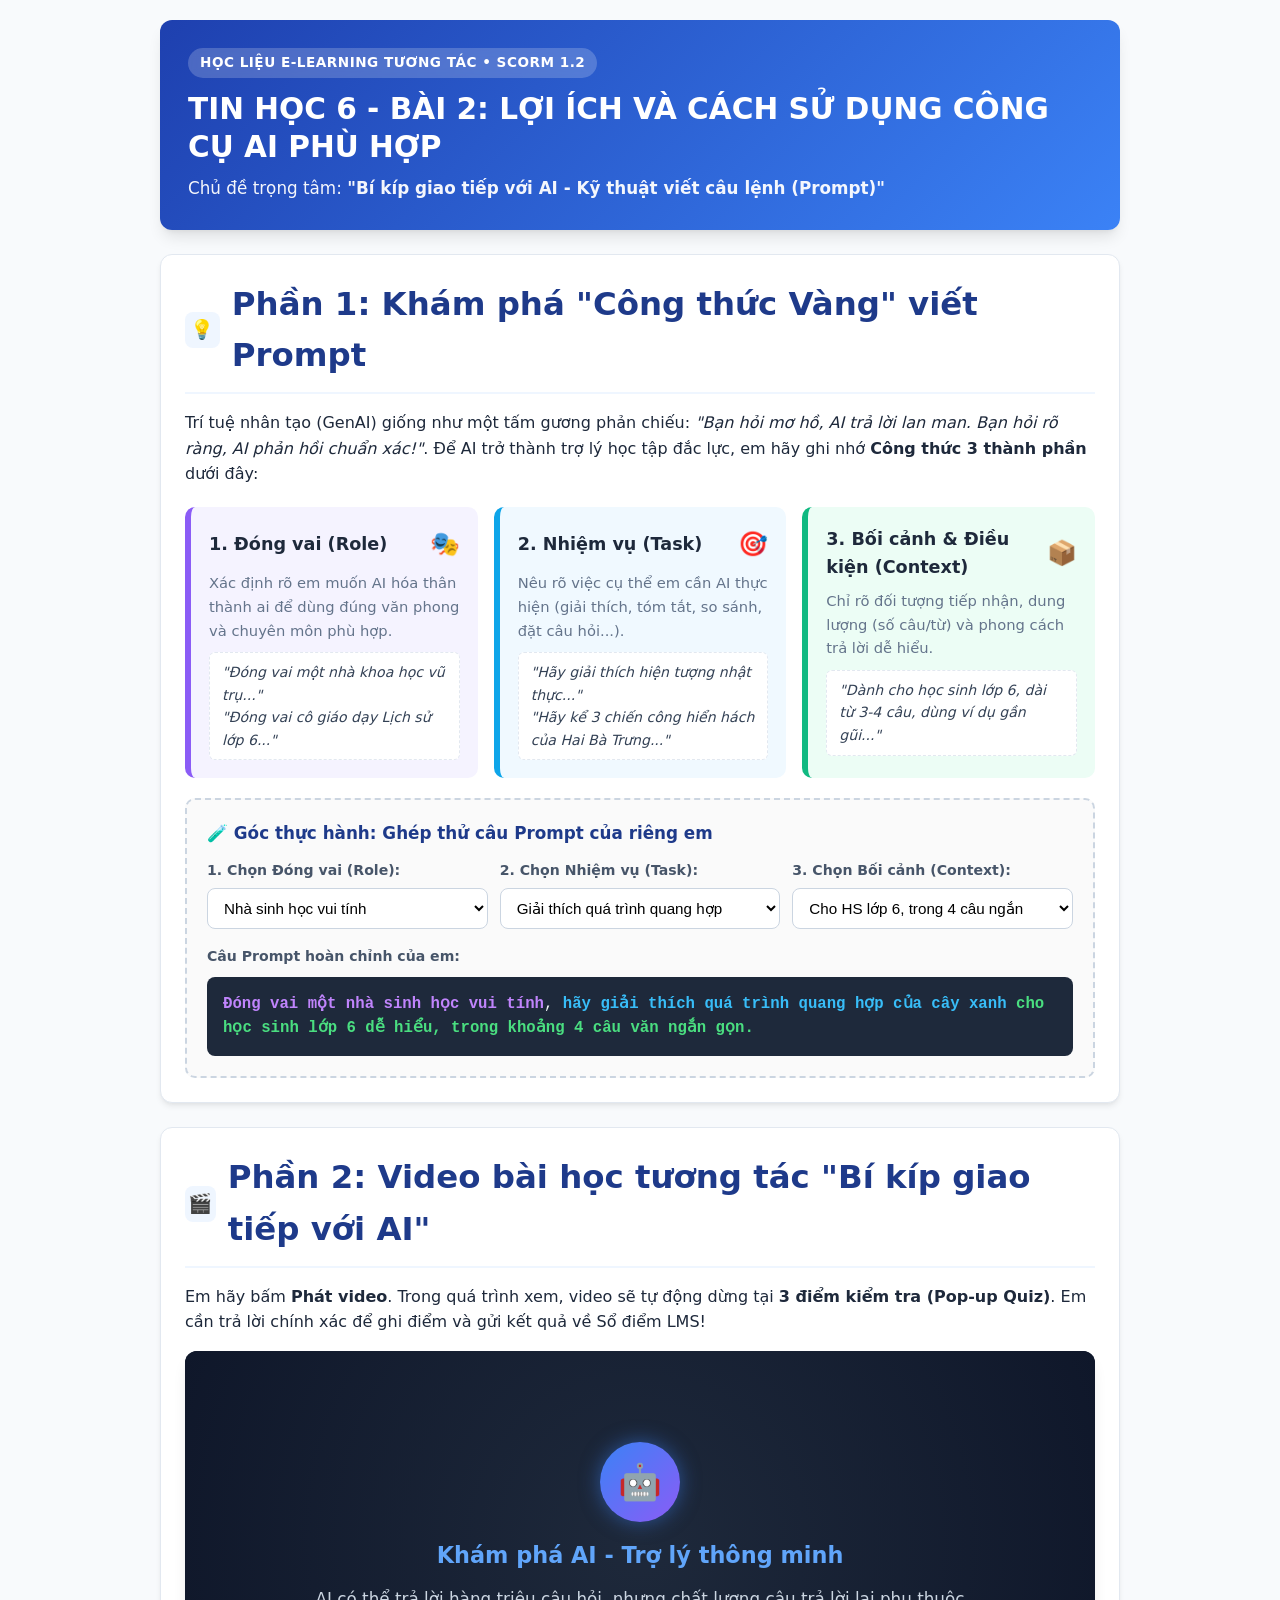
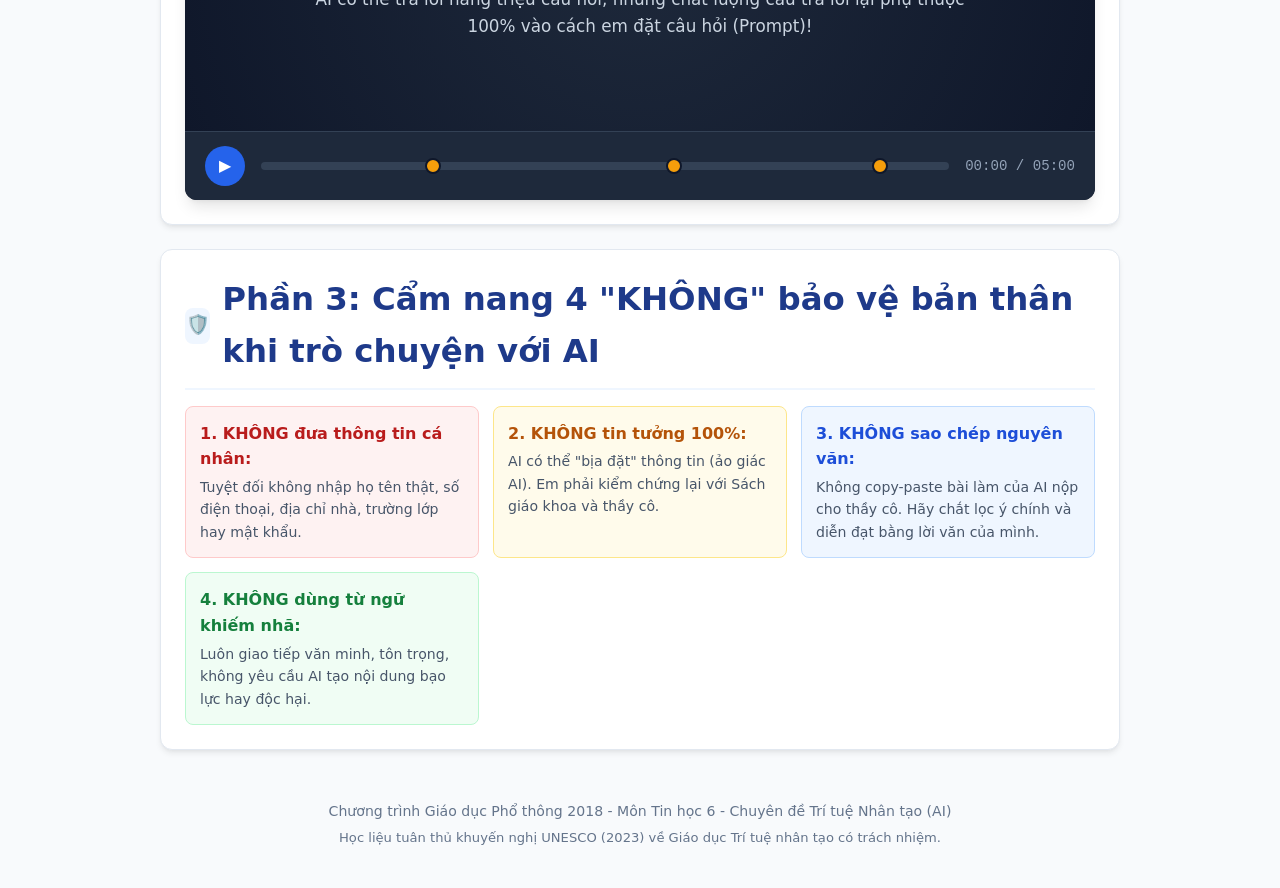
==== scorm_package/index.html @ e279a6c8 "Khoi tao tron bo 5 hoc lieu truc tuyen LMS Tin hoc 6 - Bai 2" ====
<!DOCTYPE html>
<html lang="vi">
<head>
  <meta charset="UTF-8">
  <meta name="viewport" content="width=device-width, initial-scale=1.0">
  <title>Tin học 6 - Bài 2: Bí kíp giao tiếp với AI (Kỹ thuật viết Prompt)</title>
  <link rel="stylesheet" href="style.css">
  <script src="scorm_api.js"></script>
</head>
<body>

<div class="container">
  <!-- Header Banner -->
  <header class="header-card">
    <span class="badge-tag">Học liệu E-Learning Tương tác • SCORM 1.2</span>
    <h1>TIN HỌC 6 - BÀI 2: LỢI ÍCH VÀ CÁCH SỬ DỤNG CÔNG CỤ AI PHÙ HỢP</h1>
    <p>Chủ đề trọng tâm: <strong>"Bí kíp giao tiếp với AI - Kỹ thuật viết câu lệnh (Prompt)"</strong></p>
  </header>

  <!-- Phần 1: Infographic tương tác: Công thức viết Prompt -->
  <section class="section-card">
    <div class="section-title">
      <span class="icon">💡</span>
      <h2>Phần 1: Khám phá "Công thức Vàng" viết Prompt</h2>
    </div>
    <p>
      Trí tuệ nhân tạo (GenAI) giống như một tấm gương phản chiếu: <em>"Bạn hỏi mơ hồ, AI trả lời lan man. Bạn hỏi rõ ràng, AI phản hồi chuẩn xác!"</em>.
      Để AI trở thành trợ lý học tập đắc lực, em hãy ghi nhớ <strong>Công thức 3 thành phần</strong> dưới đây:
    </p>

    <!-- 3 Formula Cards -->
    <div class="formula-grid">
      <div class="formula-card card-role" onclick="showTip('role')">
        <div class="formula-header">
          <h3>1. Đóng vai (Role)</h3>
          <span style="font-size: 1.5rem;">🎭</span>
        </div>
        <p>Xác định rõ em muốn AI hóa thân thành ai để dùng đúng văn phong và chuyên môn phù hợp.</p>
        <div class="formula-example">
          "Đóng vai một nhà khoa học vũ trụ..."<br>
          "Đóng vai cô giáo dạy Lịch sử lớp 6..."
        </div>
      </div>

      <div class="formula-card card-task" onclick="showTip('task')">
        <div class="formula-header">
          <h3>2. Nhiệm vụ (Task)</h3>
          <span style="font-size: 1.5rem;">🎯</span>
        </div>
        <p>Nêu rõ việc cụ thể em cần AI thực hiện (giải thích, tóm tắt, so sánh, đặt câu hỏi...).</p>
        <div class="formula-example">
          "Hãy giải thích hiện tượng nhật thực..."<br>
          "Hãy kể 3 chiến công hiển hách của Hai Bà Trưng..."
        </div>
      </div>

      <div class="formula-card card-context" onclick="showTip('context')">
        <div class="formula-header">
          <h3>3. Bối cảnh & Điều kiện (Context)</h3>
          <span style="font-size: 1.5rem;">📦</span>
        </div>
        <p>Chỉ rõ đối tượng tiếp nhận, dung lượng (số câu/từ) và phong cách trả lời dễ hiểu.</p>
        <div class="formula-example">
          "Dành cho học sinh lớp 6, dài từ 3-4 câu, dùng ví dụ gần gũi..."
        </div>
      </div>
    </div>

    <!-- Interactive Prompt Playground -->
    <div class="playground-box">
      <h3 style="font-size: 1.05rem; color: #1e3a8a; margin-bottom: 12px;">
        🧪 Góc thực hành: Ghép thử câu Prompt của riêng em
      </h3>
      <div class="playground-controls">
        <div class="form-group">
          <label>1. Chọn Đóng vai (Role):</label>
          <select id="selectRole" onchange="updatePromptPreview()">
            <option value="Đóng vai một nhà sinh học vui tính">Nhà sinh học vui tính</option>
            <option value="Đóng vai thầy giáo Lịch sử nhiệt huyết">Thầy giáo Lịch sử nhiệt huyết</option>
            <option value="Đóng vai một phi hành gia khám phá vũ trụ">Phi hành gia khám phá vũ trụ</option>
          </select>
        </div>

        <div class="form-group">
          <label>2. Chọn Nhiệm vụ (Task):</label>
          <select id="selectTask" onchange="updatePromptPreview()">
            <option value="hãy giải thích quá trình quang hợp của cây xanh">Giải thích quá trình quang hợp</option>
            <option value="hãy kể về ý nghĩa của chiến thắng Bạch Đằng năm 938">Kể về chiến thắng Bạch Đằng 938</option>
            <option value="hãy giải thích vì sao Mặt Trăng có nhiều vết lõm">Giải thích các vết lõm trên Mặt Trăng</option>
          </select>
        </div>

        <div class="form-group">
          <label>3. Chọn Bối cảnh (Context):</label>
          <select id="selectContext" onchange="updatePromptPreview()">
            <option value="cho học sinh lớp 6 dễ hiểu, trong khoảng 4 câu văn ngắn gọn.">Cho HS lớp 6, trong 4 câu ngắn</option>
            <option value="dưới dạng 3 gạch đầu dòng sinh động, dùng hình ảnh so sánh vui vẻ.">Dạng 3 gạch đầu dòng vui vẻ</option>
            <option value="bằng ngôn từ trong sáng, kết thúc bằng một câu đố vui nhỏ.">Ngôn từ trong sáng + 1 câu đố vui</option>
          </select>
        </div>
      </div>

      <p style="font-size: 0.88rem; font-weight: 600; color: #475569;">Câu Prompt hoàn chỉnh của em:</p>
      <div class="result-prompt-box" id="promptDisplay">
        <span class="role-text" id="roleSpan">Đóng vai một nhà sinh học vui tính</span>, 
        <span class="task-text" id="taskSpan">hãy giải thích quá trình quang hợp của cây xanh</span> 
        <span class="context-text" id="contextSpan">cho học sinh lớp 6 dễ hiểu, trong khoảng 4 câu văn ngắn gọn.</span>
      </div>
    </div>
  </section>

  <!-- Phần 2: Video tương tác mô phỏng (Interactive Video & Pop-up Quizzes) -->
  <section class="section-card">
    <div class="section-title">
      <span class="icon">🎬</span>
      <h2>Phần 2: Video bài học tương tác "Bí kíp giao tiếp với AI"</h2>
    </div>
    <p style="margin-bottom: 16px;">
      Em hãy bấm <strong>Phát video</strong>. Trong quá trình xem, video sẽ tự động dừng tại <strong>3 điểm kiểm tra (Pop-up Quiz)</strong>.
      Em cần trả lời chính xác để ghi điểm và gửi kết quả về Sổ điểm LMS!
    </p>

    <div class="video-player-container">
      <!-- Màn hình chiếu video -->
      <div class="video-screen" id="videoScreen">
        <div class="video-slide-content" id="slideContent">
          <div class="video-avatar" id="avatarEmoji">🤖</div>
          <h3 class="video-title" id="slideTitle">Chào mừng em đến với thế giới AI!</h3>
          <p class="video-desc" id="slideDesc">
            AI là trợ lý thông minh, nhưng nó chỉ có thể giúp em tốt nhất khi em biết cách ra lệnh chính xác. Hãy bấm nút Play bên dưới để bắt đầu bài học!
          </p>
        </div>

        <!-- Pop-up Quiz Overlay -->
        <div class="quiz-overlay" id="quizOverlay">
          <div class="quiz-card">
            <div class="quiz-header">
              <span class="quiz-badge" id="quizBadge">Câu hỏi tương tác 1/3</span>
              <span style="font-size: 0.85rem; color: #64748b;" id="quizPoints">+35 điểm</span>
            </div>
            <h3 class="quiz-question" id="quizQuestionText">Tiêu đề câu hỏi?</h3>
            <div class="quiz-options" id="quizOptionsContainer">
              <!-- Options rendered dynamically -->
            </div>
            <div class="quiz-feedback" id="quizFeedbackBox"></div>
            <div class="quiz-actions">
              <button class="btn btn-primary" id="quizSubmitBtn" onclick="checkCurrentAnswer()">Kiểm tra đáp án</button>
              <button class="btn btn-success" id="quizContinueBtn" style="display: none;" onclick="resumeLesson()">Tiếp tục bài học ➔</button>
            </div>
          </div>
        </div>
      </div>

      <!-- Thanh điều khiển video -->
      <div class="video-controls">
        <button class="play-btn" id="playBtn" onclick="togglePlay()">▶</button>
        <div class="progress-track" id="progressTrack" onclick="seekVideo(event)">
          <div class="progress-bar-fill" id="progressBar"></div>
          <!-- 3 Checkpoints Markers -->
          <div class="checkpoint-marker" style="left: 25%;" title="Câu hỏi 1 (01:15)" id="cp1"></div>
          <div class="checkpoint-marker" style="left: 60%;" title="Câu hỏi 2 (03:00)" id="cp2"></div>
          <div class="checkpoint-marker" style="left: 90%;" title="Câu hỏi 3 (04:30)" id="cp3"></div>
        </div>
        <div class="time-display" id="timeDisplay">00:00 / 05:00</div>
      </div>
    </div>

    <!-- Tổng kết điểm SCORM -->
    <div class="score-summary-card" id="scoreSummaryCard">
      <h2>🎉 Chúc mừng em đã hoàn thành bài học!</h2>
      <p>Tổng điểm bài tập tương tác của em:</p>
      <div class="score-big" id="finalScoreDisplay">100 / 100</div>
      <p id="feedbackText">Em đã nắm vững bí kíp giao tiếp với AI và sẵn sàng cho bài tập thực hành!</p>
      <button class="btn btn-primary" style="margin-top: 14px; background: #f59e0b; color: #1e293b; font-weight: 700;" onclick="submitSCORMScore()">
        🚀 Lưu và Nộp điểm lên Hệ thống LMS
      </button>
      <div class="lms-status-text" id="lmsStatusMsg">Đang kết nối chuẩn SCORM 1.2...</div>
    </div>
  </section>

  <!-- Phần 3: 4 Nguyên tắc an toàn khi dùng AI -->
  <section class="section-card">
    <div class="section-title">
      <span class="icon">🛡️</span>
      <h2>Phần 3: Cẩm nang 4 "KHÔNG" bảo vệ bản thân khi trò chuyện với AI</h2>
    </div>
    <div style="display: grid; grid-template-columns: repeat(auto-fit, minmax(220px, 1fr)); gap: 14px; margin-top: 12px;">
      <div style="background: #fef2f2; border: 1px solid #fecaca; border-radius: 8px; padding: 14px;">
        <strong style="color: #b91c1c;">1. KHÔNG đưa thông tin cá nhân:</strong>
        <p style="font-size: 0.88rem; color: #475569; margin-top: 4px;">Tuyệt đối không nhập họ tên thật, số điện thoại, địa chỉ nhà, trường lớp hay mật khẩu.</p>
      </div>
      <div style="background: #fffbeb; border: 1px solid #fde68a; border-radius: 8px; padding: 14px;">
        <strong style="color: #b45309;">2. KHÔNG tin tưởng 100%:</strong>
        <p style="font-size: 0.88rem; color: #475569; margin-top: 4px;">AI có thể "bịa đặt" thông tin (ảo giác AI). Em phải kiểm chứng lại với Sách giáo khoa và thầy cô.</p>
      </div>
      <div style="background: #eff6ff; border: 1px solid #bfdbfe; border-radius: 8px; padding: 14px;">
        <strong style="color: #1d4ed8;">3. KHÔNG sao chép nguyên văn:</strong>
        <p style="font-size: 0.88rem; color: #475569; margin-top: 4px;">Không copy-paste bài làm của AI nộp cho thầy cô. Hãy chắt lọc ý chính và diễn đạt bằng lời văn của mình.</p>
      </div>
      <div style="background: #f0fdf4; border: 1px solid #bbf7d0; border-radius: 8px; padding: 14px;">
        <strong style="color: #15803d;">4. KHÔNG dùng từ ngữ khiếm nhã:</strong>
        <p style="font-size: 0.88rem; color: #475569; margin-top: 4px;">Luôn giao tiếp văn minh, tôn trọng, không yêu cầu AI tạo nội dung bạo lực hay độc hại.</p>
      </div>
    </div>
  </section>

  <footer>
    <p>Chương trình Giáo dục Phổ thông 2018 - Môn Tin học 6 - Chuyên đề Trí tuệ Nhân tạo (AI)</p>
    <p style="margin-top: 4px; font-size: 0.82rem;">Học liệu tuân thủ khuyến nghị UNESCO (2023) về Giáo dục Trí tuệ nhân tạo có trách nhiệm.</p>
  </footer>
</div>

<script>
// Logic Interactive Prompt Preview
function updatePromptPreview() {
  var r = document.getElementById('selectRole').value;
  var t = document.getElementById('selectTask').value;
  var c = document.getElementById('selectContext').value;
  
  document.getElementById('roleSpan').innerText = r;
  document.getElementById('taskSpan').innerText = t;
  document.getElementById('contextSpan').innerText = c;
}

function showTip(type) {
  if (type === 'role') alert("Mẹo cho Role: Em có thể gán cho AI vai trò bất kỳ như: 'Chuyên gia Lịch sử', 'Gia sư Toán học', 'Nhà văn kể chuyện thiếu nhi' để AI dùng ngôn ngữ phù hợp nhất!");
  if (type === 'task') alert("Mẹo cho Task: Hãy dùng các động từ hành động rõ ràng: 'Hãy giải thích...', 'Hãy liệt kê 3 điểm...', 'Hãy tóm tắt...' tránh câu hỏi mơ hồ.");
  if (type === 'context') alert("Mẹo cho Context: Nhớ ghi 'cho học sinh lớp 6' để AI không dùng các thuật ngữ đại học quá cao siêu nhé!");
}

// Interactive Video Scenes & Checkpoints
var currentTime = 0;
var totalDuration = 300; // 5 phút = 300 giây
var isPlaying = false;
var timerInterval = null;

var scenes = [
  { start: 0, end: 45, emoji: "🤖", title: "Khám phá AI - Trợ lý thông minh", desc: "AI có thể trả lời hàng triệu câu hỏi, nhưng chất lượng câu trả lời lại phụ thuộc 100% vào cách em đặt câu hỏi (Prompt)!" },
  { start: 45, end: 75, emoji: "🔑", title: "Bí mật: Công thức vàng 3 thành phần", desc: "Để AI hiểu chuẩn xác, em cần công thức: [Đóng vai (Role)] + [Nhiệm vụ (Task)] + [Bối cảnh / Điều kiện (Context)]." },
  { start: 75, end: 140, emoji: "🎭", title: "Thành phần 1: Đóng vai (Role)", desc: "Khi được phân vai cụ thể (như cô giáo, phi hành gia), AI sẽ tự động chọn lọc kiến thức và tông giọng đúng chuyên môn!" },
  { start: 140, end: 180, emoji: "📦", title: "Thành phần 2 & 3: Nhiệm vụ & Bối cảnh", desc: "Nhiệm vụ là việc AI cần làm. Bối cảnh giúp AI biết người đọc là ai (HS lớp 6) và độ dài bao nhiêu (3-4 câu) để không trả lời quá khó." },
  { start: 180, end: 260, emoji: "⚖️", title: "So sánh: Prompt tồi vs Prompt siêu đẳng", desc: "Hỏi 'Kể về mặt trăng' -> AI trả lời lan man. Hỏi 'Đóng vai phi hành gia, kể về mặt trăng cho HS lớp 6 trong 3 câu' -> Câu trả lời cực hay!" },
  { start: 260, end: 300, emoji: "🌟", title: "Tự chủ & Trách nhiệm khi dùng AI", desc: "Hãy dùng AI như một người bạn gợi ý thông minh, tự mình chắt lọc kiến thức và tuyệt đối không copy-paste nguyên văn!" }
];

var quizzes = [
  {
    checkpointTime: 75, // 01:15 (25% track)
    badge: "Pop-up Quiz 1 / 3",
    points: 35,
    question: "Câu hỏi 1: Công thức chuẩn để viết một câu lệnh (Prompt) hiệu quả cho AI gồm 3 thành phần nào?",
    options: [
      { text: "A. Họ tên của em + Tên trường lớp + Câu hỏi bài tập", correct: false },
      { text: "B. Đóng vai (Role) + Nhiệm vụ (Task) + Bối cảnh/Điều kiện (Context)", correct: true },
      { text: "C. Lời khen AI + Yêu cầu làm bài tập giúp + Lời cảm ơn", correct: false },
      { text: "D. Từ khóa ngắn gọn + Dấu chấm hỏi", correct: false }
    ],
    explanation: "Chính xác! Công thức 3 thành phần vàng là: Đóng vai (AI là ai) + Nhiệm vụ (AI làm gì) + Bối cảnh (Dành cho ai, độ dài bao nhiêu)."
  },
  {
    checkpointTime: 180, // 03:00 (60% track)
    badge: "Pop-up Quiz 2 / 3",
    points: 35,
    question: "Câu hỏi 2: Bạn Nam nhờ AI giải thích quá trình quang hợp, nhưng AI trả lời toàn các công thức hóa học phức tạp dành cho học sinh cấp 3. Bạn Nam đã thiếu thành phần nào trong Prompt?",
    options: [
      { text: "A. Thiếu thành phần 'Nhiệm vụ' (Task)", correct: false },
      { text: "B. Thiếu lời cảm ơn AI", correct: false },
      { text: "C. Thiếu 'Bối cảnh/Điều kiện' (Context - ví dụ: dành cho học sinh lớp 6, giải thích đơn giản)", correct: true },
      { text: "D. Không có lỗi gì, AI luôn trả lời như vậy", correct: false }
    ],
    explanation: "Rất chuẩn! Nếu thiếu Bối cảnh (Context: dành cho HS lớp 6, giải thích ngắn gọn), AI sẽ mặc định trả lời theo mức độ kiến thức nâng cao."
  },
  {
    checkpointTime: 270, // 04:30 (90% track)
    badge: "Pop-up Quiz 3 / 3",
    points: 30,
    question: "Câu hỏi 3: Bạn Mai cần tìm hiểu về Hai Bà Trưng trong môn Lịch sử 6. Câu Prompt nào dưới đây là ĐẦY ĐỦ VÀ CHUẨN XÁC NHẤT theo công thức đã học?",
    options: [
      { text: "A. 'Kể về Hai Bà Trưng đi.'", correct: false },
      { text: "B. 'Đóng vai cô giáo dạy Lịch sử, hãy kể tóm tắt cuộc khởi nghĩa Hai Bà Trưng trong khoảng 4 câu cho học sinh lớp 6 dễ hiểu.'", correct: true },
      { text: "C. 'Giải bài tập Lịch sử trang 20 giúp tôi ngay lập tức.'", correct: false },
      { text: "D. 'Hai Bà Trưng là ai?'", correct: false }
    ],
    explanation: "Xuất sắc! Câu B có đủ 3 yếu tố: [Đóng vai cô giáo Lịch sử] + [Nhiệm vụ: kể tóm tắt khởi nghĩa] + [Bối cảnh: trong 4 câu cho HS lớp 6]."
  }
];

var userScore = 0;
var completedCheckpoints = [false, false, false];
var selectedOptionIndex = null;
var currentActiveQuizIndex = null;

function togglePlay() {
  if (isPlaying) {
    pauseVideo();
  } else {
    playVideo();
  }
}

function playVideo() {
  isPlaying = true;
  document.getElementById('playBtn').innerText = "⏸";
  timerInterval = setInterval(function() {
    currentTime++;
    if (currentTime > totalDuration) {
      currentTime = totalDuration;
      pauseVideo();
      finishLesson();
      return;
    }
    updateProgressUI();
    checkQuizTrigger();
  }, 300); // Tốc độ chạy video mô phỏng
}

function pauseVideo() {
  isPlaying = false;
  document.getElementById('playBtn').innerText = "▶";
  clearInterval(timerInterval);
}

function updateProgressUI() {
  var pct = (currentTime / totalDuration) * 100;
  document.getElementById('progressBar').style.width = pct + "%";
  
  var m = Math.floor(currentTime / 60);
  var s = currentTime % 60;
  var sm = m < 10 ? "0" + m : m;
  var ss = s < 10 ? "0" + s : s;
  document.getElementById('timeDisplay').innerText = sm + ":" + ss + " / 05:00";

  // Cập nhật slide tương ứng
  for (var i = 0; i < scenes.length; i++) {
    if (currentTime >= scenes[i].start && currentTime < scenes[i].end) {
      document.getElementById('avatarEmoji').innerText = scenes[i].emoji;
      document.getElementById('slideTitle').innerText = scenes[i].title;
      document.getElementById('slideDesc').innerText = scenes[i].desc;
      break;
    }
  }
}

function checkQuizTrigger() {
  for (var i = 0; i < quizzes.length; i++) {
    if (!completedCheckpoints[i] && currentTime >= quizzes[i].checkpointTime) {
      pauseVideo();
      showQuizModal(i);
      break;
    }
  }
}

function showQuizModal(quizIndex) {
  currentActiveQuizIndex = quizIndex;
  selectedOptionIndex = null;
  var q = quizzes[quizIndex];
  
  document.getElementById('quizBadge').innerText = q.badge;
  document.getElementById('quizPoints').innerText = "+" + q.points + " điểm";
  document.getElementById('quizQuestionText').innerText = q.question;
  
  var container = document.getElementById('quizOptionsContainer');
  container.innerHTML = "";
  
  q.options.forEach(function(opt, idx) {
    var btn = document.createElement('div');
    btn.className = "option-btn";
    btn.innerText = opt.text;
    btn.onclick = function() {
      selectQuizOption(idx);
    };
    container.appendChild(btn);
  });
  
  document.getElementById('quizFeedbackBox').style.display = "none";
  document.getElementById('quizSubmitBtn').style.display = "inline-block";
  document.getElementById('quizContinueBtn').style.display = "none";
  
  document.getElementById('quizOverlay').style.display = "flex";
}

function selectQuizOption(idx) {
  selectedOptionIndex = idx;
  var btns = document.querySelectorAll('.option-btn');
  btns.forEach(function(b, i) {
    if (i === idx) {
      b.classList.add('selected');
    } else {
      b.classList.remove('selected');
    }
  });
}

function checkCurrentAnswer() {
  if (selectedOptionIndex === null) {
    alert("Em hãy chọn một phương án trả lời trước nhé!");
    return;
  }
  
  var q = quizzes[currentActiveQuizIndex];
  var isCorrect = q.options[selectedOptionIndex].correct;
  var btns = document.querySelectorAll('.option-btn');
  
  btns.forEach(function(b, i) {
    b.onclick = null; // Khóa không cho bấm lại
    if (q.options[i].correct) {
      b.classList.add('correct');
    } else if (i === selectedOptionIndex) {
      b.classList.add('incorrect');
    }
  });
  
  var fb = document.getElementById('quizFeedbackBox');
  fb.style.display = "block";
  
  if (isCorrect) {
    userScore += q.points;
    fb.className = "quiz-feedback success";
    fb.innerHTML = "<strong>✅ Đúng rồi!</strong> " + q.explanation;
  } else {
    fb.className = "quiz-feedback error";
    fb.innerHTML = "<strong>❌ Chưa chính xác.</strong> " + q.explanation;
  }
  
  completedCheckpoints[currentActiveQuizIndex] = true;
  document.getElementById('cp' + (currentActiveQuizIndex + 1)).classList.add('passed');
  
  document.getElementById('quizSubmitBtn').style.display = "none";
  document.getElementById('quizContinueBtn').style.display = "inline-block";
}

function resumeLesson() {
  document.getElementById('quizOverlay').style.display = "none";
  currentTime += 2; // Nhích qua checkpoint
  playVideo();
}

function finishLesson() {
  document.getElementById('scoreSummaryCard').style.display = "block";
  document.getElementById('finalScoreDisplay').innerText = userScore + " / 100";
  
  // Tự động gửi kết quả SCORM
  submitSCORMScore();
}

function submitSCORMScore() {
  var statusDiv = document.getElementById('lmsStatusMsg');
  statusDiv.innerHTML = "⏳ Đang ghi nhận điểm (" + userScore + "/100) vào Sổ điểm LMS...";
  
  try {
    scorm.setScore(userScore, 100, 0);
    setTimeout(function() {
      statusDiv.innerHTML = "✅ <strong>ĐÃ GỬI THÀNH CÔNG!</strong> Điểm số " + userScore + "/100 đã được đồng bộ vào hệ thống LMS.";
    }, 600);
  } catch (e) {
    statusDiv.innerHTML = "ℹ️ Chế độ xem trước cục bộ. Trong hệ thống LMS thực tế, điểm " + userScore + " sẽ được lưu vào Gradebook.";
  }
}

function seekVideo(event) {
  var track = document.getElementById('progressTrack');
  var rect = track.getBoundingClientRect();
  var clickX = event.clientX - rect.left;
  var pct = clickX / rect.width;
  currentTime = Math.floor(pct * totalDuration);
  updateProgressUI();
}

// Khởi chạy ban đầu
updateProgressUI();
</script>

</body>
</html>
---- scorm_package/style.css ----
:root {
  --primary: #2563eb;
  --primary-dark: #1d4ed8;
  --primary-light: #eff6ff;
  --secondary: #0d9488;
  --accent: #f59e0b;
  --danger: #ef4444;
  --success: #10b981;
  --bg-color: #f8fafc;
  --card-bg: #ffffff;
  --text-main: #1e293b;
  --text-muted: #64748b;
  --border: #e2e8f0;
  --radius: 12px;
  --shadow: 0 4px 6px -1px rgba(0, 0, 0, 0.08), 0 2px 4px -2px rgba(0, 0, 0, 0.05);
  --shadow-lg: 0 10px 15px -3px rgba(0, 0, 0, 0.1), 0 4px 6px -4px rgba(0, 0, 0, 0.08);
}

* {
  box-sizing: border-box;
  margin: 0;
  padding: 0;
}

body {
  font-family: 'Segoe UI', system-ui, -apple-system, sans-serif;
  background-color: var(--bg-color);
  color: var(--text-main);
  line-height: 1.6;
  padding: 20px;
}

.container {
  max-width: 960px;
  margin: 0 auto;
}

/* Header */
.header-card {
  background: linear-gradient(135deg, #1e40af, #3b82f6);
  color: white;
  padding: 28px;
  border-radius: var(--radius);
  box-shadow: var(--shadow-lg);
  margin-bottom: 24px;
  position: relative;
  overflow: hidden;
}

.badge-tag {
  display: inline-block;
  background: rgba(255, 255, 255, 0.2);
  backdrop-filter: blur(4px);
  padding: 4px 12px;
  border-radius: 20px;
  font-size: 0.85rem;
  font-weight: 600;
  letter-spacing: 0.5px;
  margin-bottom: 12px;
  text-transform: uppercase;
}

.header-card h1 {
  font-size: 1.85rem;
  font-weight: 800;
  margin-bottom: 8px;
  line-height: 1.3;
}

.header-card p {
  opacity: 0.95;
  font-size: 1.05rem;
}

/* Section styling */
.section-card {
  background: var(--card-bg);
  border-radius: var(--radius);
  padding: 24px;
  box-shadow: var(--shadow);
  margin-bottom: 24px;
  border: 1px solid var(--border);
}

.section-title {
  display: flex;
  align-items: center;
  gap: 12px;
  font-size: 1.35rem;
  color: #1e3a8a;
  margin-bottom: 16px;
  border-bottom: 2px solid var(--primary-light);
  padding-bottom: 10px;
}

.section-title span.icon {
  display: inline-flex;
  align-items: center;
  justify-content: center;
  width: 36px;
  height: 36px;
  background: var(--primary-light);
  border-radius: 8px;
  font-size: 1.2rem;
}

/* Formula visual cards */
.formula-grid {
  display: grid;
  grid-template-columns: repeat(auto-fit, minmax(260px, 1fr));
  gap: 16px;
  margin: 20px 0;
}

.formula-card {
  border-radius: 10px;
  padding: 18px;
  border-left: 6px solid var(--primary);
  background: #f8fafc;
  transition: transform 0.2s, box-shadow 0.2s;
  cursor: pointer;
}

.formula-card:hover {
  transform: translateY(-3px);
  box-shadow: var(--shadow);
}

.formula-card.card-role {
  border-left-color: #8b5cf6;
  background: #f5f3ff;
}

.formula-card.card-task {
  border-left-color: #0ea5e9;
  background: #f0f9ff;
}

.formula-card.card-context {
  border-left-color: #10b981;
  background: #ecfdf5;
}

.formula-header {
  display: flex;
  justify-content: space-between;
  align-items: center;
  margin-bottom: 8px;
}

.formula-header h3 {
  font-size: 1.1rem;
  font-weight: 700;
}

.formula-card p {
  font-size: 0.92rem;
  color: var(--text-muted);
  margin-bottom: 10px;
}

.formula-example {
  background: white;
  padding: 8px 12px;
  border-radius: 6px;
  font-size: 0.88rem;
  border: 1px dashed var(--border);
  font-style: italic;
  color: #334155;
}

/* Interactive Prompt Playground */
.playground-box {
  background: #fafafa;
  border: 2px dashed #cbd5e1;
  border-radius: 10px;
  padding: 20px;
  margin-top: 16px;
}

.playground-controls {
  display: grid;
  grid-template-columns: repeat(auto-fit, minmax(240px, 1fr));
  gap: 12px;
  margin-bottom: 16px;
}

.form-group label {
  display: block;
  font-size: 0.88rem;
  font-weight: 600;
  margin-bottom: 6px;
  color: #475569;
}

.form-group select {
  width: 100%;
  padding: 10px 12px;
  border: 1px solid #cbd5e1;
  border-radius: 8px;
  font-size: 0.95rem;
  background: white;
  outline: none;
  cursor: pointer;
}

.form-group select:focus {
  border-color: var(--primary);
  box-shadow: 0 0 0 3px rgba(37, 99, 235, 0.15);
}

.result-prompt-box {
  background: #1e293b;
  color: #f1f5f9;
  padding: 16px;
  border-radius: 8px;
  font-family: 'Courier New', Courier, monospace;
  font-size: 0.98rem;
  line-height: 1.5;
  margin-top: 10px;
}

.result-prompt-box span.role-text { color: #c084fc; font-weight: bold; }
.result-prompt-box span.task-text { color: #38bdf8; font-weight: bold; }
.result-prompt-box span.context-text { color: #4ade80; font-weight: bold; }

/* Interactive Video Simulation Player */
.video-player-container {
  background: #0f172a;
  border-radius: var(--radius);
  overflow: hidden;
  box-shadow: var(--shadow-lg);
  color: white;
  position: relative;
}

.video-screen {
  min-height: 380px;
  display: flex;
  flex-direction: column;
  justify-content: center;
  align-items: center;
  padding: 30px;
  text-align: center;
  position: relative;
  background: radial-gradient(circle at center, #1e293b, #0f172a);
}

.video-slide-content {
  max-width: 680px;
  animation: fadeIn 0.4s ease-in-out;
}

@keyframes fadeIn {
  from { opacity: 0; transform: scale(0.98); }
  to { opacity: 1; transform: scale(1); }
}

.video-avatar {
  width: 80px;
  height: 80px;
  border-radius: 50%;
  background: linear-gradient(135deg, #3b82f6, #8b5cf6);
  display: flex;
  align-items: center;
  justify-content: center;
  font-size: 2.2rem;
  margin: 0 auto 16px;
  box-shadow: 0 0 20px rgba(59, 130, 246, 0.5);
}

.video-title {
  font-size: 1.4rem;
  font-weight: 700;
  margin-bottom: 12px;
  color: #60a5fa;
}

.video-desc {
  font-size: 1.05rem;
  color: #cbd5e1;
  line-height: 1.6;
}

/* Video controls */
.video-controls {
  background: #1e293b;
  padding: 14px 20px;
  display: flex;
  align-items: center;
  gap: 16px;
  border-top: 1px solid #334155;
}

.play-btn {
  background: var(--primary);
  border: none;
  color: white;
  width: 40px;
  height: 40px;
  border-radius: 50%;
  cursor: pointer;
  display: flex;
  align-items: center;
  justify-content: center;
  font-size: 1rem;
  transition: 0.2s;
}

.play-btn:hover {
  background: var(--primary-dark);
}

.progress-track {
  flex-grow: 1;
  height: 8px;
  background: #334155;
  border-radius: 4px;
  position: relative;
  cursor: pointer;
}

.progress-bar-fill {
  height: 100%;
  background: linear-gradient(90deg, #3b82f6, #10b981);
  width: 0%;
  border-radius: 4px;
  transition: width 0.3s;
}

.checkpoint-marker {
  position: absolute;
  top: -4px;
  width: 16px;
  height: 16px;
  border-radius: 50%;
  background: #f59e0b;
  border: 2px solid #0f172a;
  transform: translateX(-50%);
  cursor: pointer;
  z-index: 2;
  transition: transform 0.2s;
}

.checkpoint-marker:hover {
  transform: translateX(-50%) scale(1.3);
}

.checkpoint-marker.passed {
  background: #10b981;
}

.time-display {
  font-family: monospace;
  font-size: 0.88rem;
  color: #94a3b8;
  min-width: 85px;
}

/* Modal Popup Quiz */
.quiz-overlay {
  position: absolute;
  top: 0;
  left: 0;
  width: 100%;
  height: 100%;
  background: rgba(15, 23, 42, 0.92);
  backdrop-filter: blur(6px);
  display: none;
  flex-direction: column;
  justify-content: center;
  align-items: center;
  padding: 24px;
  z-index: 10;
  animation: fadeIn 0.3s ease;
}

.quiz-card {
  background: white;
  color: var(--text-main);
  border-radius: 14px;
  max-width: 620px;
  width: 100%;
  padding: 24px;
  box-shadow: var(--shadow-lg);
  border-top: 6px solid var(--accent);
}

.quiz-header {
  display: flex;
  justify-content: space-between;
  align-items: center;
  margin-bottom: 14px;
}

.quiz-badge {
  background: #fef3c7;
  color: #b45309;
  font-weight: 700;
  font-size: 0.82rem;
  padding: 4px 10px;
  border-radius: 12px;
}

.quiz-question {
  font-size: 1.1rem;
  font-weight: 700;
  color: #0f172a;
  margin-bottom: 16px;
  line-height: 1.45;
}

.quiz-options {
  display: flex;
  flex-direction: column;
  gap: 10px;
  margin-bottom: 16px;
}

.option-btn {
  display: flex;
  align-items: center;
  padding: 12px 16px;
  border: 1.5px solid #e2e8f0;
  border-radius: 8px;
  background: #f8fafc;
  font-size: 0.95rem;
  cursor: pointer;
  text-align: left;
  transition: all 0.2s;
  color: #334155;
}

.option-btn:hover {
  background: #f1f5f9;
  border-color: #cbd5e1;
}

.option-btn.selected {
  border-color: var(--primary);
  background: var(--primary-light);
  color: var(--primary-dark);
  font-weight: 600;
}

.option-btn.correct {
  border-color: var(--success);
  background: #ecfdf5;
  color: #065f46;
  font-weight: bold;
}

.option-btn.incorrect {
  border-color: var(--danger);
  background: #fef2f2;
  color: #991b1b;
}

.quiz-feedback {
  display: none;
  padding: 12px 14px;
  border-radius: 8px;
  margin-bottom: 14px;
  font-size: 0.92rem;
  line-height: 1.45;
}

.quiz-feedback.success {
  background: #ecfdf5;
  color: #065f46;
  border-left: 4px solid var(--success);
}

.quiz-feedback.error {
  background: #fef2f2;
  color: #991b1b;
  border-left: 4px solid var(--danger);
}

.quiz-actions {
  display: flex;
  justify-content: flex-end;
  gap: 10px;
}

.btn {
  padding: 10px 20px;
  border-radius: 8px;
  font-weight: 600;
  font-size: 0.92rem;
  cursor: pointer;
  border: none;
  transition: 0.2s;
}

.btn-primary {
  background: var(--primary);
  color: white;
}

.btn-primary:hover {
  background: var(--primary-dark);
}

.btn-success {
  background: var(--success);
  color: white;
}

.btn-success:hover {
  background: #059669;
}

/* Summary Score Card */
.score-summary-card {
  display: none;
  background: linear-gradient(135deg, #065f46, #047857);
  color: white;
  padding: 24px;
  border-radius: var(--radius);
  text-align: center;
  margin-top: 24px;
  box-shadow: var(--shadow-lg);
}

.score-summary-card h2 {
  font-size: 1.8rem;
  margin-bottom: 8px;
}

.score-big {
  font-size: 3rem;
  font-weight: 900;
  color: #fef08a;
  margin: 10px 0;
}

.lms-status-text {
  font-size: 0.95rem;
  opacity: 0.9;
  margin-top: 8px;
}

/* Footer */
footer {
  text-align: center;
  color: var(--text-muted);
  font-size: 0.88rem;
  margin-top: 30px;
  padding: 20px 0;
}
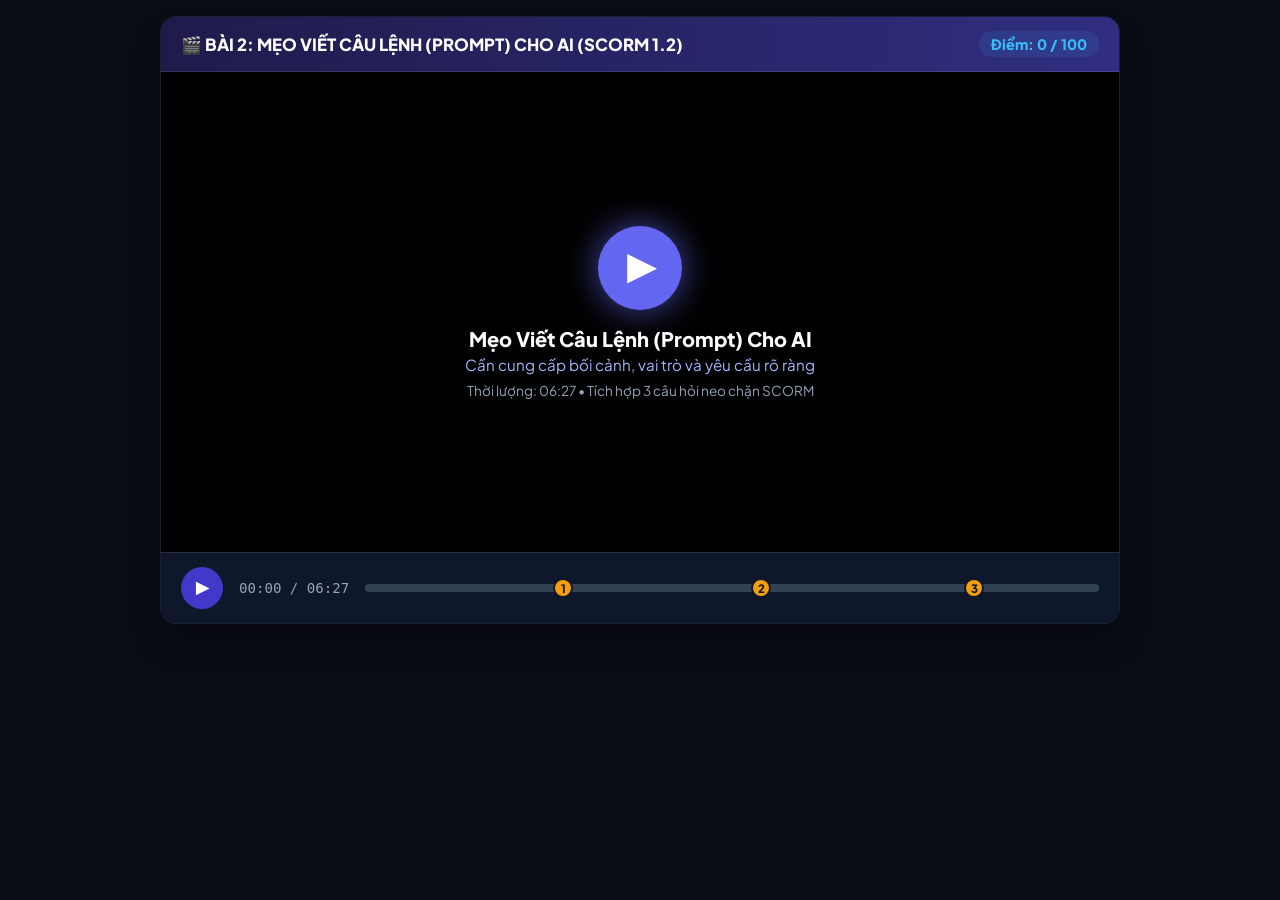
==== commit fd1eb388: "Tich hop video thuc te Meo viet cau lenh prompt cho AI va cap nhat checkpoints SCORM" ====
--- a/scorm_package/index.html
+++ b/scorm_package/index.html
@@ -3,474 +3,508 @@
 <head>
   <meta charset="UTF-8">
   <meta name="viewport" content="width=device-width, initial-scale=1.0">
-  <title>Tin học 6 - Bài 2: Bí kíp giao tiếp với AI (Kỹ thuật viết Prompt)</title>
-  <link rel="stylesheet" href="style.css">
+  <title>Tin học 6 - Bài 2: Mẹo Viết Câu Lệnh (Prompt) Cho AI</title>
+  <link rel="preconnect" href="https://fonts.googleapis.com">
+  <link rel="preconnect" href="https://fonts.gstatic.com" crossorigin>
+  <link href="https://fonts.googleapis.com/css2?family=Plus+Jakarta+Sans:wght@400;500;600;700;800;900&display=swap" rel="stylesheet">
   <script src="scorm_api.js"></script>
+  <style>
+    :root {
+      --primary: #4338ca;
+      --primary-light: #6366f1;
+      --accent: #f59e0b;
+      --success: #10b981;
+      --danger: #ef4444;
+      --bg: #090d16;
+      --card: #1e1b4b;
+      --text: #ffffff;
+      --radius: 16px;
+    }
+
+    * {
+      box-sizing: border-box;
+      margin: 0;
+      padding: 0;
+      font-family: 'Plus Jakarta Sans', sans-serif;
+    }
+
+    body {
+      background: #090d16;
+      color: var(--text);
+      padding: 16px;
+      min-height: 100vh;
+      display: flex;
+      flex-direction: column;
+      align-items: center;
+    }
+
+    .container {
+      width: 100%;
+      max-width: 960px;
+    }
+
+    .player-container {
+      background: #020617;
+      border-radius: var(--radius);
+      box-shadow: 0 20px 35px -10px rgba(0, 0, 0, 0.5);
+      border: 1px solid rgba(255, 255, 255, 0.1);
+      overflow: hidden;
+      margin-bottom: 24px;
+      position: relative;
+    }
+
+    .player-header {
+      background: linear-gradient(90deg, #1e1b4b, #312e81);
+      padding: 14px 20px;
+      display: flex;
+      justify-content: space-between;
+      align-items: center;
+      border-bottom: 1px solid rgba(255, 255, 255, 0.1);
+    }
+
+    .screen-stage {
+      height: 480px;
+      position: relative;
+      background: #000000;
+      display: flex;
+      align-items: center;
+      justify-content: center;
+      overflow: hidden;
+    }
+
+    video {
+      width: 100%;
+      height: 100%;
+      object-fit: contain;
+      background: #000;
+      display: block;
+    }
+
+    .big-play-overlay {
+      position: absolute;
+      inset: 0;
+      background: rgba(0, 0, 0, 0.65);
+      display: flex;
+      flex-direction: column;
+      align-items: center;
+      justify-content: center;
+      cursor: pointer;
+      z-index: 10;
+      text-align: center;
+      padding: 20px;
+    }
+
+    .big-play-btn {
+      width: 84px;
+      height: 84px;
+      border-radius: 50%;
+      background: var(--primary-light);
+      display: flex;
+      align-items: center;
+      justify-content: center;
+      font-size: 2.4rem;
+      color: white;
+      box-shadow: 0 0 35px rgba(99, 102, 241, 0.7);
+      margin-bottom: 16px;
+    }
+
+    .checkpoint-overlay {
+      position: absolute;
+      inset: 0;
+      background: rgba(3, 7, 18, 0.95);
+      backdrop-filter: blur(8px);
+      display: none;
+      align-items: center;
+      justify-content: center;
+      padding: 20px;
+      z-index: 20;
+    }
+
+    .popup-box {
+      background: #1e1b4b;
+      border: 1px solid rgba(255, 255, 255, 0.15);
+      border-top: 5px solid var(--accent);
+      border-radius: var(--radius);
+      padding: 26px;
+      max-width: 640px;
+      width: 100%;
+    }
+
+    .option-item {
+      background: rgba(255, 255, 255, 0.05);
+      border: 1.5px solid rgba(255, 255, 255, 0.12);
+      border-radius: 10px;
+      padding: 13px 16px;
+      margin-bottom: 10px;
+      font-size: 0.95rem;
+      cursor: pointer;
+      display: flex;
+      align-items: center;
+    }
+
+    .option-item.correct {
+      background: rgba(16, 185, 129, 0.2) !important;
+      border-color: #10b981 !important;
+      color: #6ee7b7 !important;
+    }
+
+    .option-item.wrong {
+      background: rgba(239, 68, 68, 0.2) !important;
+      border-color: #ef4444 !important;
+      color: #fca5a5 !important;
+    }
+
+    .btn-resume {
+      display: none;
+      background: linear-gradient(135deg, #059669, #10b981);
+      color: white;
+      border: none;
+      padding: 12px 24px;
+      border-radius: 10px;
+      font-weight: 800;
+      cursor: pointer;
+      width: 100%;
+      margin-top: 14px;
+    }
+
+    .completion-banner {
+      position: absolute;
+      inset: 0;
+      background: rgba(2, 6, 23, 0.96);
+      display: none;
+      flex-direction: column;
+      align-items: center;
+      justify-content: center;
+      padding: 30px;
+      z-index: 25;
+      text-align: center;
+    }
+
+    .controls-bar {
+      background: #0f172a;
+      padding: 14px 20px;
+      display: flex;
+      align-items: center;
+      gap: 16px;
+      border-top: 1px solid rgba(255, 255, 255, 0.1);
+    }
+
+    .play-btn {
+      background: var(--primary);
+      border: none;
+      color: white;
+      width: 42px;
+      height: 42px;
+      border-radius: 50%;
+      cursor: pointer;
+      display: flex;
+      align-items: center;
+      justify-content: center;
+      font-size: 1.1rem;
+    }
+
+    .timeline-track {
+      flex-grow: 1;
+      height: 8px;
+      background: #334155;
+      border-radius: 4px;
+      position: relative;
+      cursor: pointer;
+    }
+
+    .timeline-fill {
+      height: 100%;
+      background: linear-gradient(90deg, #6366f1, #10b981);
+      width: 0%;
+      border-radius: 4px;
+    }
+
+    .checkpoint-flag {
+      position: absolute;
+      top: -6px;
+      width: 20px;
+      height: 20px;
+      border-radius: 50%;
+      background: #f59e0b;
+      border: 2px solid #0f172a;
+      transform: translateX(-50%);
+      font-size: 0.72rem;
+      font-weight: 800;
+      color: #0f172a;
+      display: flex;
+      align-items: center;
+      justify-content: center;
+    }
+
+    .checkpoint-flag.passed {
+      background: #10b981;
+      color: white;
+    }
+
+    .score-indicator {
+      font-size: 0.9rem;
+      font-weight: 800;
+      color: #38bdf8;
+      background: rgba(56, 189, 248, 0.1);
+      padding: 4px 12px;
+      border-radius: 12px;
+    }
+  </style>
 </head>
 <body>
 
 <div class="container">
-  <!-- Header Banner -->
-  <header class="header-card">
-    <span class="badge-tag">Học liệu E-Learning Tương tác • SCORM 1.2</span>
-    <h1>TIN HỌC 6 - BÀI 2: LỢI ÍCH VÀ CÁCH SỬ DỤNG CÔNG CỤ AI PHÙ HỢP</h1>
-    <p>Chủ đề trọng tâm: <strong>"Bí kíp giao tiếp với AI - Kỹ thuật viết câu lệnh (Prompt)"</strong></p>
-  </header>
-
-  <!-- Phần 1: Infographic tương tác: Công thức viết Prompt -->
-  <section class="section-card">
-    <div class="section-title">
-      <span class="icon">💡</span>
-      <h2>Phần 1: Khám phá "Công thức Vàng" viết Prompt</h2>
+  <div class="player-container">
+    <div class="player-header">
+      <div style="font-weight: 800; font-size: 1.05rem;">
+        🎬 BÀI 2: MẸO VIẾT CÂU LỆNH (PROMPT) CHO AI (SCORM 1.2)
+      </div>
+      <div class="score-indicator" id="scoreIndicator">Điểm: 0 / 100</div>
     </div>
-    <p>
-      Trí tuệ nhân tạo (GenAI) giống như một tấm gương phản chiếu: <em>"Bạn hỏi mơ hồ, AI trả lời lan man. Bạn hỏi rõ ràng, AI phản hồi chuẩn xác!"</em>.
-      Để AI trở thành trợ lý học tập đắc lực, em hãy ghi nhớ <strong>Công thức 3 thành phần</strong> dưới đây:
-    </p>
-
-    <!-- 3 Formula Cards -->
-    <div class="formula-grid">
-      <div class="formula-card card-role" onclick="showTip('role')">
-        <div class="formula-header">
-          <h3>1. Đóng vai (Role)</h3>
-          <span style="font-size: 1.5rem;">🎭</span>
-        </div>
-        <p>Xác định rõ em muốn AI hóa thân thành ai để dùng đúng văn phong và chuyên môn phù hợp.</p>
-        <div class="formula-example">
-          "Đóng vai một nhà khoa học vũ trụ..."<br>
-          "Đóng vai cô giáo dạy Lịch sử lớp 6..."
+
+    <div class="screen-stage">
+      <video id="mainVideo" playsinline preload="auto">
+        <source src="video_bai_hoc.mp4" type="video/mp4">
+        Trình duyệt không hỗ trợ HTML5 video.
+      </video>
+
+      <div class="big-play-overlay" id="bigPlayOverlay" onclick="startPlay()">
+        <div class="big-play-btn">▶</div>
+        <h2 style="font-size: 1.25rem; font-weight: 800;">Mẹo Viết Câu Lệnh (Prompt) Cho AI</h2>
+        <div style="font-size: 0.95rem; color: #a5b4fc; margin-top: 4px;">Cần cung cấp bối cảnh, vai trò và yêu cầu rõ ràng</div>
+        <div style="font-size: 0.85rem; color: #94a3b8; margin-top: 8px;">Thời lượng: 06:27 • Tích hợp 3 câu hỏi neo chặn SCORM</div>
+      </div>
+
+      <div class="checkpoint-overlay" id="checkpointOverlay">
+        <div class="popup-box">
+          <div style="display: flex; justify-content: space-between; margin-bottom: 12px;">
+            <span style="background: rgba(245,158,11,0.2); color: #fbbf24; padding: 4px 10px; border-radius: 10px; font-size: 0.8rem; font-weight: 800;" id="popTag">NEO CHẶN</span>
+            <span style="color: #38bdf8; font-weight: 700;" id="popPoints">+35 điểm</span>
+          </div>
+          <div style="font-size: 1.1rem; font-weight: 800; margin-bottom: 16px;" id="popQuestion">Nội dung?</div>
+          <div id="popOptions"></div>
+          <div id="popFeedback" style="display: none; padding: 12px; border-radius: 8px; margin-top: 12px; font-size: 0.92rem;"></div>
+          <button class="btn-resume" id="btnResume" onclick="resumeVideo()">Xem tiếp bài học ➔</button>
         </div>
       </div>
 
-      <div class="formula-card card-task" onclick="showTip('task')">
-        <div class="formula-header">
-          <h3>2. Nhiệm vụ (Task)</h3>
-          <span style="font-size: 1.5rem;">🎯</span>
-        </div>
-        <p>Nêu rõ việc cụ thể em cần AI thực hiện (giải thích, tóm tắt, so sánh, đặt câu hỏi...).</p>
-        <div class="formula-example">
-          "Hãy giải thích hiện tượng nhật thực..."<br>
-          "Hãy kể 3 chiến công hiển hách của Hai Bà Trưng..."
-        </div>
-      </div>
-
-      <div class="formula-card card-context" onclick="showTip('context')">
-        <div class="formula-header">
-          <h3>3. Bối cảnh & Điều kiện (Context)</h3>
-          <span style="font-size: 1.5rem;">📦</span>
-        </div>
-        <p>Chỉ rõ đối tượng tiếp nhận, dung lượng (số câu/từ) và phong cách trả lời dễ hiểu.</p>
-        <div class="formula-example">
-          "Dành cho học sinh lớp 6, dài từ 3-4 câu, dùng ví dụ gần gũi..."
+      <div class="completion-banner" id="completionBanner">
+        <div style="font-size: 55px; margin-bottom: 10px;">🎉</div>
+        <h2 style="color: #34d399; margin-bottom: 8px;">HOÀN THÀNH BÀI HỌC SCORM</h2>
+        <p style="color: #cbd5e1; max-width: 500px; margin-bottom: 16px; font-size: 0.95rem;">
+          Em đã xem xong video và vượt qua các câu hỏi neo chặn. Điểm số SCORM đã được ghi nhận vào Sổ điểm LMS!
+        </p>
+        <div style="font-size: 1.4rem; font-weight: 900; color: #fef08a; margin-bottom: 18px;">
+          Tổng điểm: <span id="finalScoreDisplay">100 / 100</span>
         </div>
       </div>
     </div>
 
-    <!-- Interactive Prompt Playground -->
-    <div class="playground-box">
-      <h3 style="font-size: 1.05rem; color: #1e3a8a; margin-bottom: 12px;">
-        🧪 Góc thực hành: Ghép thử câu Prompt của riêng em
-      </h3>
-      <div class="playground-controls">
-        <div class="form-group">
-          <label>1. Chọn Đóng vai (Role):</label>
-          <select id="selectRole" onchange="updatePromptPreview()">
-            <option value="Đóng vai một nhà sinh học vui tính">Nhà sinh học vui tính</option>
-            <option value="Đóng vai thầy giáo Lịch sử nhiệt huyết">Thầy giáo Lịch sử nhiệt huyết</option>
-            <option value="Đóng vai một phi hành gia khám phá vũ trụ">Phi hành gia khám phá vũ trụ</option>
-          </select>
-        </div>
-
-        <div class="form-group">
-          <label>2. Chọn Nhiệm vụ (Task):</label>
-          <select id="selectTask" onchange="updatePromptPreview()">
-            <option value="hãy giải thích quá trình quang hợp của cây xanh">Giải thích quá trình quang hợp</option>
-            <option value="hãy kể về ý nghĩa của chiến thắng Bạch Đằng năm 938">Kể về chiến thắng Bạch Đằng 938</option>
-            <option value="hãy giải thích vì sao Mặt Trăng có nhiều vết lõm">Giải thích các vết lõm trên Mặt Trăng</option>
-          </select>
-        </div>
-
-        <div class="form-group">
-          <label>3. Chọn Bối cảnh (Context):</label>
-          <select id="selectContext" onchange="updatePromptPreview()">
-            <option value="cho học sinh lớp 6 dễ hiểu, trong khoảng 4 câu văn ngắn gọn.">Cho HS lớp 6, trong 4 câu ngắn</option>
-            <option value="dưới dạng 3 gạch đầu dòng sinh động, dùng hình ảnh so sánh vui vẻ.">Dạng 3 gạch đầu dòng vui vẻ</option>
-            <option value="bằng ngôn từ trong sáng, kết thúc bằng một câu đố vui nhỏ.">Ngôn từ trong sáng + 1 câu đố vui</option>
-          </select>
-        </div>
-      </div>
-
-      <p style="font-size: 0.88rem; font-weight: 600; color: #475569;">Câu Prompt hoàn chỉnh của em:</p>
-      <div class="result-prompt-box" id="promptDisplay">
-        <span class="role-text" id="roleSpan">Đóng vai một nhà sinh học vui tính</span>, 
-        <span class="task-text" id="taskSpan">hãy giải thích quá trình quang hợp của cây xanh</span> 
-        <span class="context-text" id="contextSpan">cho học sinh lớp 6 dễ hiểu, trong khoảng 4 câu văn ngắn gọn.</span>
+    <div class="controls-bar">
+      <button class="play-btn" id="playToggleBtn" onclick="togglePlay()">▶</button>
+      <span style="font-family: monospace; font-size: 0.88rem; color: #94a3b8;" id="timeDisplay">00:00 / 06:27</span>
+
+      <div class="timeline-track" id="timelineTrack" onclick="handleTimelineClick(event)">
+        <div class="timeline-fill" id="timelineFill"></div>
+        <div class="checkpoint-flag" id="flag1" style="left: 27%;">1</div>
+        <div class="checkpoint-flag" id="flag2" style="left: 54%;">2</div>
+        <div class="checkpoint-flag" id="flag3" style="left: 83%;">3</div>
       </div>
     </div>
-  </section>
-
-  <!-- Phần 2: Video tương tác mô phỏng (Interactive Video & Pop-up Quizzes) -->
-  <section class="section-card">
-    <div class="section-title">
-      <span class="icon">🎬</span>
-      <h2>Phần 2: Video bài học tương tác "Bí kíp giao tiếp với AI"</h2>
-    </div>
-    <p style="margin-bottom: 16px;">
-      Em hãy bấm <strong>Phát video</strong>. Trong quá trình xem, video sẽ tự động dừng tại <strong>3 điểm kiểm tra (Pop-up Quiz)</strong>.
-      Em cần trả lời chính xác để ghi điểm và gửi kết quả về Sổ điểm LMS!
-    </p>
-
-    <div class="video-player-container">
-      <!-- Màn hình chiếu video -->
-      <div class="video-screen" id="videoScreen">
-        <div class="video-slide-content" id="slideContent">
-          <div class="video-avatar" id="avatarEmoji">🤖</div>
-          <h3 class="video-title" id="slideTitle">Chào mừng em đến với thế giới AI!</h3>
-          <p class="video-desc" id="slideDesc">
-            AI là trợ lý thông minh, nhưng nó chỉ có thể giúp em tốt nhất khi em biết cách ra lệnh chính xác. Hãy bấm nút Play bên dưới để bắt đầu bài học!
-          </p>
-        </div>
-
-        <!-- Pop-up Quiz Overlay -->
-        <div class="quiz-overlay" id="quizOverlay">
-          <div class="quiz-card">
-            <div class="quiz-header">
-              <span class="quiz-badge" id="quizBadge">Câu hỏi tương tác 1/3</span>
-              <span style="font-size: 0.85rem; color: #64748b;" id="quizPoints">+35 điểm</span>
-            </div>
-            <h3 class="quiz-question" id="quizQuestionText">Tiêu đề câu hỏi?</h3>
-            <div class="quiz-options" id="quizOptionsContainer">
-              <!-- Options rendered dynamically -->
-            </div>
-            <div class="quiz-feedback" id="quizFeedbackBox"></div>
-            <div class="quiz-actions">
-              <button class="btn btn-primary" id="quizSubmitBtn" onclick="checkCurrentAnswer()">Kiểm tra đáp án</button>
-              <button class="btn btn-success" id="quizContinueBtn" style="display: none;" onclick="resumeLesson()">Tiếp tục bài học ➔</button>
-            </div>
-          </div>
-        </div>
-      </div>
-
-      <!-- Thanh điều khiển video -->
-      <div class="video-controls">
-        <button class="play-btn" id="playBtn" onclick="togglePlay()">▶</button>
-        <div class="progress-track" id="progressTrack" onclick="seekVideo(event)">
-          <div class="progress-bar-fill" id="progressBar"></div>
-          <!-- 3 Checkpoints Markers -->
-          <div class="checkpoint-marker" style="left: 25%;" title="Câu hỏi 1 (01:15)" id="cp1"></div>
-          <div class="checkpoint-marker" style="left: 60%;" title="Câu hỏi 2 (03:00)" id="cp2"></div>
-          <div class="checkpoint-marker" style="left: 90%;" title="Câu hỏi 3 (04:30)" id="cp3"></div>
-        </div>
-        <div class="time-display" id="timeDisplay">00:00 / 05:00</div>
-      </div>
-    </div>
-
-    <!-- Tổng kết điểm SCORM -->
-    <div class="score-summary-card" id="scoreSummaryCard">
-      <h2>🎉 Chúc mừng em đã hoàn thành bài học!</h2>
-      <p>Tổng điểm bài tập tương tác của em:</p>
-      <div class="score-big" id="finalScoreDisplay">100 / 100</div>
-      <p id="feedbackText">Em đã nắm vững bí kíp giao tiếp với AI và sẵn sàng cho bài tập thực hành!</p>
-      <button class="btn btn-primary" style="margin-top: 14px; background: #f59e0b; color: #1e293b; font-weight: 700;" onclick="submitSCORMScore()">
-        🚀 Lưu và Nộp điểm lên Hệ thống LMS
-      </button>
-      <div class="lms-status-text" id="lmsStatusMsg">Đang kết nối chuẩn SCORM 1.2...</div>
-    </div>
-  </section>
-
-  <!-- Phần 3: 4 Nguyên tắc an toàn khi dùng AI -->
-  <section class="section-card">
-    <div class="section-title">
-      <span class="icon">🛡️</span>
-      <h2>Phần 3: Cẩm nang 4 "KHÔNG" bảo vệ bản thân khi trò chuyện với AI</h2>
-    </div>
-    <div style="display: grid; grid-template-columns: repeat(auto-fit, minmax(220px, 1fr)); gap: 14px; margin-top: 12px;">
-      <div style="background: #fef2f2; border: 1px solid #fecaca; border-radius: 8px; padding: 14px;">
-        <strong style="color: #b91c1c;">1. KHÔNG đưa thông tin cá nhân:</strong>
-        <p style="font-size: 0.88rem; color: #475569; margin-top: 4px;">Tuyệt đối không nhập họ tên thật, số điện thoại, địa chỉ nhà, trường lớp hay mật khẩu.</p>
-      </div>
-      <div style="background: #fffbeb; border: 1px solid #fde68a; border-radius: 8px; padding: 14px;">
-        <strong style="color: #b45309;">2. KHÔNG tin tưởng 100%:</strong>
-        <p style="font-size: 0.88rem; color: #475569; margin-top: 4px;">AI có thể "bịa đặt" thông tin (ảo giác AI). Em phải kiểm chứng lại với Sách giáo khoa và thầy cô.</p>
-      </div>
-      <div style="background: #eff6ff; border: 1px solid #bfdbfe; border-radius: 8px; padding: 14px;">
-        <strong style="color: #1d4ed8;">3. KHÔNG sao chép nguyên văn:</strong>
-        <p style="font-size: 0.88rem; color: #475569; margin-top: 4px;">Không copy-paste bài làm của AI nộp cho thầy cô. Hãy chắt lọc ý chính và diễn đạt bằng lời văn của mình.</p>
-      </div>
-      <div style="background: #f0fdf4; border: 1px solid #bbf7d0; border-radius: 8px; padding: 14px;">
-        <strong style="color: #15803d;">4. KHÔNG dùng từ ngữ khiếm nhã:</strong>
-        <p style="font-size: 0.88rem; color: #475569; margin-top: 4px;">Luôn giao tiếp văn minh, tôn trọng, không yêu cầu AI tạo nội dung bạo lực hay độc hại.</p>
-      </div>
-    </div>
-  </section>
-
-  <footer>
-    <p>Chương trình Giáo dục Phổ thông 2018 - Môn Tin học 6 - Chuyên đề Trí tuệ Nhân tạo (AI)</p>
-    <p style="margin-top: 4px; font-size: 0.82rem;">Học liệu tuân thủ khuyến nghị UNESCO (2023) về Giáo dục Trí tuệ nhân tạo có trách nhiệm.</p>
-  </footer>
+  </div>
 </div>
 
 <script>
-// Logic Interactive Prompt Preview
-function updatePromptPreview() {
-  var r = document.getElementById('selectRole').value;
-  var t = document.getElementById('selectTask').value;
-  var c = document.getElementById('selectContext').value;
-  
-  document.getElementById('roleSpan').innerText = r;
-  document.getElementById('taskSpan').innerText = t;
-  document.getElementById('contextSpan').innerText = c;
-}
-
-function showTip(type) {
-  if (type === 'role') alert("Mẹo cho Role: Em có thể gán cho AI vai trò bất kỳ như: 'Chuyên gia Lịch sử', 'Gia sư Toán học', 'Nhà văn kể chuyện thiếu nhi' để AI dùng ngôn ngữ phù hợp nhất!");
-  if (type === 'task') alert("Mẹo cho Task: Hãy dùng các động từ hành động rõ ràng: 'Hãy giải thích...', 'Hãy liệt kê 3 điểm...', 'Hãy tóm tắt...' tránh câu hỏi mơ hồ.");
-  if (type === 'context') alert("Mẹo cho Context: Nhớ ghi 'cho học sinh lớp 6' để AI không dùng các thuật ngữ đại học quá cao siêu nhé!");
-}
-
-// Interactive Video Scenes & Checkpoints
-var currentTime = 0;
-var totalDuration = 300; // 5 phút = 300 giây
-var isPlaying = false;
-var timerInterval = null;
-
-var scenes = [
-  { start: 0, end: 45, emoji: "🤖", title: "Khám phá AI - Trợ lý thông minh", desc: "AI có thể trả lời hàng triệu câu hỏi, nhưng chất lượng câu trả lời lại phụ thuộc 100% vào cách em đặt câu hỏi (Prompt)!" },
-  { start: 45, end: 75, emoji: "🔑", title: "Bí mật: Công thức vàng 3 thành phần", desc: "Để AI hiểu chuẩn xác, em cần công thức: [Đóng vai (Role)] + [Nhiệm vụ (Task)] + [Bối cảnh / Điều kiện (Context)]." },
-  { start: 75, end: 140, emoji: "🎭", title: "Thành phần 1: Đóng vai (Role)", desc: "Khi được phân vai cụ thể (như cô giáo, phi hành gia), AI sẽ tự động chọn lọc kiến thức và tông giọng đúng chuyên môn!" },
-  { start: 140, end: 180, emoji: "📦", title: "Thành phần 2 & 3: Nhiệm vụ & Bối cảnh", desc: "Nhiệm vụ là việc AI cần làm. Bối cảnh giúp AI biết người đọc là ai (HS lớp 6) và độ dài bao nhiêu (3-4 câu) để không trả lời quá khó." },
-  { start: 180, end: 260, emoji: "⚖️", title: "So sánh: Prompt tồi vs Prompt siêu đẳng", desc: "Hỏi 'Kể về mặt trăng' -> AI trả lời lan man. Hỏi 'Đóng vai phi hành gia, kể về mặt trăng cho HS lớp 6 trong 3 câu' -> Câu trả lời cực hay!" },
-  { start: 260, end: 300, emoji: "🌟", title: "Tự chủ & Trách nhiệm khi dùng AI", desc: "Hãy dùng AI như một người bạn gợi ý thông minh, tự mình chắt lọc kiến thức và tuyệt đối không copy-paste nguyên văn!" }
-];
-
-var quizzes = [
-  {
-    checkpointTime: 75, // 01:15 (25% track)
-    badge: "Pop-up Quiz 1 / 3",
-    points: 35,
-    question: "Câu hỏi 1: Công thức chuẩn để viết một câu lệnh (Prompt) hiệu quả cho AI gồm 3 thành phần nào?",
-    options: [
-      { text: "A. Họ tên của em + Tên trường lớp + Câu hỏi bài tập", correct: false },
-      { text: "B. Đóng vai (Role) + Nhiệm vụ (Task) + Bối cảnh/Điều kiện (Context)", correct: true },
-      { text: "C. Lời khen AI + Yêu cầu làm bài tập giúp + Lời cảm ơn", correct: false },
-      { text: "D. Từ khóa ngắn gọn + Dấu chấm hỏi", correct: false }
-    ],
-    explanation: "Chính xác! Công thức 3 thành phần vàng là: Đóng vai (AI là ai) + Nhiệm vụ (AI làm gì) + Bối cảnh (Dành cho ai, độ dài bao nhiêu)."
-  },
-  {
-    checkpointTime: 180, // 03:00 (60% track)
-    badge: "Pop-up Quiz 2 / 3",
-    points: 35,
-    question: "Câu hỏi 2: Bạn Nam nhờ AI giải thích quá trình quang hợp, nhưng AI trả lời toàn các công thức hóa học phức tạp dành cho học sinh cấp 3. Bạn Nam đã thiếu thành phần nào trong Prompt?",
-    options: [
-      { text: "A. Thiếu thành phần 'Nhiệm vụ' (Task)", correct: false },
-      { text: "B. Thiếu lời cảm ơn AI", correct: false },
-      { text: "C. Thiếu 'Bối cảnh/Điều kiện' (Context - ví dụ: dành cho học sinh lớp 6, giải thích đơn giản)", correct: true },
-      { text: "D. Không có lỗi gì, AI luôn trả lời như vậy", correct: false }
-    ],
-    explanation: "Rất chuẩn! Nếu thiếu Bối cảnh (Context: dành cho HS lớp 6, giải thích ngắn gọn), AI sẽ mặc định trả lời theo mức độ kiến thức nâng cao."
-  },
-  {
-    checkpointTime: 270, // 04:30 (90% track)
-    badge: "Pop-up Quiz 3 / 3",
-    points: 30,
-    question: "Câu hỏi 3: Bạn Mai cần tìm hiểu về Hai Bà Trưng trong môn Lịch sử 6. Câu Prompt nào dưới đây là ĐẦY ĐỦ VÀ CHUẨN XÁC NHẤT theo công thức đã học?",
-    options: [
-      { text: "A. 'Kể về Hai Bà Trưng đi.'", correct: false },
-      { text: "B. 'Đóng vai cô giáo dạy Lịch sử, hãy kể tóm tắt cuộc khởi nghĩa Hai Bà Trưng trong khoảng 4 câu cho học sinh lớp 6 dễ hiểu.'", correct: true },
-      { text: "C. 'Giải bài tập Lịch sử trang 20 giúp tôi ngay lập tức.'", correct: false },
-      { text: "D. 'Hai Bà Trưng là ai?'", correct: false }
-    ],
-    explanation: "Xuất sắc! Câu B có đủ 3 yếu tố: [Đóng vai cô giáo Lịch sử] + [Nhiệm vụ: kể tóm tắt khởi nghĩa] + [Bối cảnh: trong 4 câu cho HS lớp 6]."
-  }
-];
-
-var userScore = 0;
-var completedCheckpoints = [false, false, false];
-var selectedOptionIndex = null;
-var currentActiveQuizIndex = null;
-
-function togglePlay() {
-  if (isPlaying) {
-    pauseVideo();
-  } else {
-    playVideo();
-  }
-}
-
-function playVideo() {
-  isPlaying = true;
-  document.getElementById('playBtn').innerText = "⏸";
-  timerInterval = setInterval(function() {
-    currentTime++;
-    if (currentTime > totalDuration) {
-      currentTime = totalDuration;
-      pauseVideo();
-      finishLesson();
+  const video = document.getElementById('mainVideo');
+  let userScore = 0;
+  let activeCheckpoint = null;
+  let maxAllowedTime = 0;
+
+  const checkpoints = [
+    {
+      id: 1,
+      triggerTime: 105,
+      tag: "📍 NEO CHẶN 1 (01:45): VAI TRÒ (ROLE)",
+      points: 35,
+      q: "Theo video bài học, việc cung cấp 'Vai trò' (Role) cho AI trong câu lệnh Prompt mang lại lợi ích gì?",
+      options: [
+        { text: "A. Giúp AI hiểu được góc nhìn chuyên môn, ngôn từ và phong cách phản hồi phù hợp với ngữ cảnh mong muốn.", correct: true },
+        { text: "B. Giúp AI tự động làm hết mọi việc mà người dùng không cần kiểm tra lại kết quả.", correct: false },
+        { text: "C. Giúp máy tính chạy nhanh hơn và tiết kiệm pin cho thiết bị.", correct: false }
+      ],
+      feedback: "Chính xác! Gán vai trò (Role) giúp AI định hình đúng góc độ chuyên môn và tông giọng để trả lời sát nhất với nhu cầu.",
+      passed: false
+    },
+    {
+      id: 2,
+      triggerTime: 210,
+      tag: "📍 NEO CHẶN 2 (03:30): BỐI CẢNH (CONTEXT) VÀ RÀNG BUỘC",
+      points: 35,
+      q: "Nếu người dùng chỉ đưa ra yêu cầu chung chung mà quên cung cấp 'Bối cảnh' (Context) và các điều kiện ràng buộc, kết quả của AI sẽ ra sao?",
+      options: [
+        { text: "A. AI sẽ từ chối trả lời và báo lỗi hệ thống.", correct: false },
+        { text: "B. AI sẽ đưa ra câu trả lời quá chung chung, dài dòng hoặc không phù hợp với đối tượng tiếp nhận.", correct: true },
+        { text: "C. AI vẫn luôn đoán đúng 100% ý định trong suy nghĩ của người dùng.", correct: false }
+      ],
+      feedback: "Rất chuẩn! Không có bối cảnh, AI sẽ phản hồi theo dữ liệu chung, dẫn đến câu trả lời lan man hoặc dùng thuật ngữ quá khó.",
+      passed: false
+    },
+    {
+      id: 3,
+      triggerTime: 320,
+      tag: "📍 NEO CHẶN 3 (05:20): CÔNG THỨC PROMPT HOÀN CHỈNH",
+      points: 30,
+      q: "Theo video, một câu Prompt hoàn chỉnh để đạt kết quả tốt nhất cần kết hợp đầy đủ những yếu tố nào?",
+      options: [
+        { text: "A. Chỉ cần gõ từ khóa ngắn gọn kèm dấu chấm hỏi.", correct: false },
+        { text: "B. Cung cấp đầy đủ: Vai trò (Role) + Yêu cầu rõ ràng (Task) + Bối cảnh và điều kiện cụ thể (Context).", correct: true },
+        { text: "C. Cung cấp thông tin tài khoản cá nhân và mật khẩu của người dùng.", correct: false }
+      ],
+      feedback: "Xuất sắc! Bí kíp cốt lõi chính là: Vai trò + Yêu cầu rõ ràng + Bối cảnh cụ thể để AI trở thành trợ lý đắc lực nhất!",
+      passed: false
+    }
+  ];
+
+  function formatTime(sec) {
+    if (isNaN(sec)) return "00:00";
+    const m = Math.floor(sec / 60).toString().padStart(2, '0');
+    const s = Math.floor(sec % 60).toString().padStart(2, '0');
+    return `${m}:${s}`;
+  }
+
+  function startPlay() {
+    document.getElementById('bigPlayOverlay').style.display = 'none';
+    video.play();
+    document.getElementById('playToggleBtn').innerText = '❚❚';
+  }
+
+  function togglePlay() {
+    if (video.paused) {
+      video.play();
+      document.getElementById('playToggleBtn').innerText = '❚❚';
+      document.getElementById('bigPlayOverlay').style.display = 'none';
+    } else {
+      video.pause();
+      document.getElementById('playToggleBtn').innerText = '▶';
+    }
+  }
+
+  video.addEventListener('timeupdate', function() {
+    const cur = video.currentTime;
+    const dur = video.duration || 387;
+
+    if (cur > maxAllowedTime) maxAllowedTime = cur;
+
+    document.getElementById('timeDisplay').innerText = `${formatTime(cur)} / ${formatTime(dur)}`;
+    const pct = (cur / dur) * 100;
+    document.getElementById('timelineFill').style.width = `${pct}%`;
+
+    for (let cp of checkpoints) {
+      if (!cp.passed && cur >= cp.triggerTime && cur <= cp.triggerTime + 2) {
+        triggerCheckpoint(cp);
+        break;
+      }
+    }
+  });
+
+  video.addEventListener('seeking', function() {
+    if (video.currentTime > maxAllowedTime + 3) {
+      const firstUnpassed = checkpoints.find(c => !c.passed);
+      if (firstUnpassed && video.currentTime > firstUnpassed.triggerTime) {
+        video.currentTime = firstUnpassed.triggerTime - 1;
+        alert("🔒 Chế độ SCORM: Em cần xem video và trả lời câu hỏi neo chặn để mở khóa nội dung tiếp theo!");
+      }
+    }
+  });
+
+  video.addEventListener('ended', function() {
+    document.getElementById('completionBanner').style.display = 'flex';
+    document.getElementById('finalScoreDisplay').innerText = `${userScore} / 100`;
+    try {
+      if (typeof scorm !== 'undefined') {
+        scorm.setScore(userScore, 100, 0);
+      }
+    } catch(e) {}
+  });
+
+  function triggerCheckpoint(cp) {
+    video.pause();
+    document.getElementById('playToggleBtn').innerText = '▶';
+    activeCheckpoint = cp;
+
+    document.getElementById('popTag').innerText = cp.tag;
+    document.getElementById('popPoints').innerText = `+${cp.points} điểm`;
+    document.getElementById('popQuestion').innerText = cp.q;
+
+    const optBox = document.getElementById('popOptions');
+    optBox.innerHTML = '';
+    cp.options.forEach((opt, idx) => {
+      const div = document.createElement('div');
+      div.className = 'option-item';
+      div.innerText = opt.text;
+      div.onclick = function() { checkAnswer(idx); };
+      optBox.appendChild(div);
+    });
+
+    document.getElementById('popFeedback').style.display = 'none';
+    document.getElementById('btnResume').style.display = 'none';
+    document.getElementById('checkpointOverlay').style.display = 'flex';
+  }
+
+  function checkAnswer(optIndex) {
+    const cp = activeCheckpoint;
+    const optItems = document.querySelectorAll('.option-item');
+    const isCorrect = cp.options[optIndex].correct;
+
+    optItems.forEach((item, idx) => {
+      item.onclick = null;
+      if (cp.options[idx].correct) item.classList.add('correct');
+      else if (idx === optIndex) item.classList.add('wrong');
+    });
+
+    const fb = document.getElementById('popFeedback');
+    fb.style.display = 'block';
+
+    if (isCorrect) {
+      userScore += cp.points;
+      fb.style.background = 'rgba(16, 185, 129, 0.2)';
+      fb.style.color = '#6ee7b7';
+      fb.innerHTML = `<strong>✅ Đúng rồi!</strong> ${cp.feedback}`;
+    } else {
+      fb.style.background = 'rgba(239, 68, 68, 0.2)';
+      fb.style.color = '#fca5a5';
+      fb.innerHTML = `<strong>❌ Chưa chính xác.</strong> ${cp.feedback}`;
+    }
+
+    cp.passed = true;
+    document.getElementById(`flag${cp.id}`).classList.add('passed');
+    document.getElementById('scoreIndicator').innerText = `Điểm: ${userScore} / 100`;
+    document.getElementById('btnResume').style.display = 'block';
+  }
+
+  function resumeVideo() {
+    document.getElementById('checkpointOverlay').style.display = 'none';
+    video.currentTime = activeCheckpoint.triggerTime + 2;
+    maxAllowedTime = video.currentTime;
+    video.play();
+    document.getElementById('playToggleBtn').innerText = '❚❚';
+  }
+
+  function handleTimelineClick(e) {
+    const track = document.getElementById('timelineTrack');
+    const rect = track.getBoundingClientRect();
+    const clickX = e.clientX - rect.left;
+    const pct = clickX / rect.width;
+    const targetTime = pct * (video.duration || 387);
+
+    const firstUnpassed = checkpoints.find(c => !c.passed);
+    if (firstUnpassed && targetTime > firstUnpassed.triggerTime) {
+      alert("🔒 Em cần xem tuần tự và trả lời câu hỏi neo chặn trước khi tua đến đoạn này!");
       return;
     }
-    updateProgressUI();
-    checkQuizTrigger();
-  }, 300); // Tốc độ chạy video mô phỏng
-}
-
-function pauseVideo() {
-  isPlaying = false;
-  document.getElementById('playBtn').innerText = "▶";
-  clearInterval(timerInterval);
-}
-
-function updateProgressUI() {
-  var pct = (currentTime / totalDuration) * 100;
-  document.getElementById('progressBar').style.width = pct + "%";
-  
-  var m = Math.floor(currentTime / 60);
-  var s = currentTime % 60;
-  var sm = m < 10 ? "0" + m : m;
-  var ss = s < 10 ? "0" + s : s;
-  document.getElementById('timeDisplay').innerText = sm + ":" + ss + " / 05:00";
-
-  // Cập nhật slide tương ứng
-  for (var i = 0; i < scenes.length; i++) {
-    if (currentTime >= scenes[i].start && currentTime < scenes[i].end) {
-      document.getElementById('avatarEmoji').innerText = scenes[i].emoji;
-      document.getElementById('slideTitle').innerText = scenes[i].title;
-      document.getElementById('slideDesc').innerText = scenes[i].desc;
-      break;
-    }
-  }
-}
-
-function checkQuizTrigger() {
-  for (var i = 0; i < quizzes.length; i++) {
-    if (!completedCheckpoints[i] && currentTime >= quizzes[i].checkpointTime) {
-      pauseVideo();
-      showQuizModal(i);
-      break;
-    }
-  }
-}
-
-function showQuizModal(quizIndex) {
-  currentActiveQuizIndex = quizIndex;
-  selectedOptionIndex = null;
-  var q = quizzes[quizIndex];
-  
-  document.getElementById('quizBadge').innerText = q.badge;
-  document.getElementById('quizPoints').innerText = "+" + q.points + " điểm";
-  document.getElementById('quizQuestionText').innerText = q.question;
-  
-  var container = document.getElementById('quizOptionsContainer');
-  container.innerHTML = "";
-  
-  q.options.forEach(function(opt, idx) {
-    var btn = document.createElement('div');
-    btn.className = "option-btn";
-    btn.innerText = opt.text;
-    btn.onclick = function() {
-      selectQuizOption(idx);
-    };
-    container.appendChild(btn);
-  });
-  
-  document.getElementById('quizFeedbackBox').style.display = "none";
-  document.getElementById('quizSubmitBtn').style.display = "inline-block";
-  document.getElementById('quizContinueBtn').style.display = "none";
-  
-  document.getElementById('quizOverlay').style.display = "flex";
-}
-
-function selectQuizOption(idx) {
-  selectedOptionIndex = idx;
-  var btns = document.querySelectorAll('.option-btn');
-  btns.forEach(function(b, i) {
-    if (i === idx) {
-      b.classList.add('selected');
-    } else {
-      b.classList.remove('selected');
-    }
-  });
-}
-
-function checkCurrentAnswer() {
-  if (selectedOptionIndex === null) {
-    alert("Em hãy chọn một phương án trả lời trước nhé!");
-    return;
-  }
-  
-  var q = quizzes[currentActiveQuizIndex];
-  var isCorrect = q.options[selectedOptionIndex].correct;
-  var btns = document.querySelectorAll('.option-btn');
-  
-  btns.forEach(function(b, i) {
-    b.onclick = null; // Khóa không cho bấm lại
-    if (q.options[i].correct) {
-      b.classList.add('correct');
-    } else if (i === selectedOptionIndex) {
-      b.classList.add('incorrect');
-    }
-  });
-  
-  var fb = document.getElementById('quizFeedbackBox');
-  fb.style.display = "block";
-  
-  if (isCorrect) {
-    userScore += q.points;
-    fb.className = "quiz-feedback success";
-    fb.innerHTML = "<strong>✅ Đúng rồi!</strong> " + q.explanation;
-  } else {
-    fb.className = "quiz-feedback error";
-    fb.innerHTML = "<strong>❌ Chưa chính xác.</strong> " + q.explanation;
-  }
-  
-  completedCheckpoints[currentActiveQuizIndex] = true;
-  document.getElementById('cp' + (currentActiveQuizIndex + 1)).classList.add('passed');
-  
-  document.getElementById('quizSubmitBtn').style.display = "none";
-  document.getElementById('quizContinueBtn').style.display = "inline-block";
-}
-
-function resumeLesson() {
-  document.getElementById('quizOverlay').style.display = "none";
-  currentTime += 2; // Nhích qua checkpoint
-  playVideo();
-}
-
-function finishLesson() {
-  document.getElementById('scoreSummaryCard').style.display = "block";
-  document.getElementById('finalScoreDisplay').innerText = userScore + " / 100";
-  
-  // Tự động gửi kết quả SCORM
-  submitSCORMScore();
-}
-
-function submitSCORMScore() {
-  var statusDiv = document.getElementById('lmsStatusMsg');
-  statusDiv.innerHTML = "⏳ Đang ghi nhận điểm (" + userScore + "/100) vào Sổ điểm LMS...";
-  
-  try {
-    scorm.setScore(userScore, 100, 0);
-    setTimeout(function() {
-      statusDiv.innerHTML = "✅ <strong>ĐÃ GỬI THÀNH CÔNG!</strong> Điểm số " + userScore + "/100 đã được đồng bộ vào hệ thống LMS.";
-    }, 600);
-  } catch (e) {
-    statusDiv.innerHTML = "ℹ️ Chế độ xem trước cục bộ. Trong hệ thống LMS thực tế, điểm " + userScore + " sẽ được lưu vào Gradebook.";
-  }
-}
-
-function seekVideo(event) {
-  var track = document.getElementById('progressTrack');
-  var rect = track.getBoundingClientRect();
-  var clickX = event.clientX - rect.left;
-  var pct = clickX / rect.width;
-  currentTime = Math.floor(pct * totalDuration);
-  updateProgressUI();
-}
-
-// Khởi chạy ban đầu
-updateProgressUI();
+    video.currentTime = targetTime;
+  }
 </script>
 
 </body>
 </html>
-
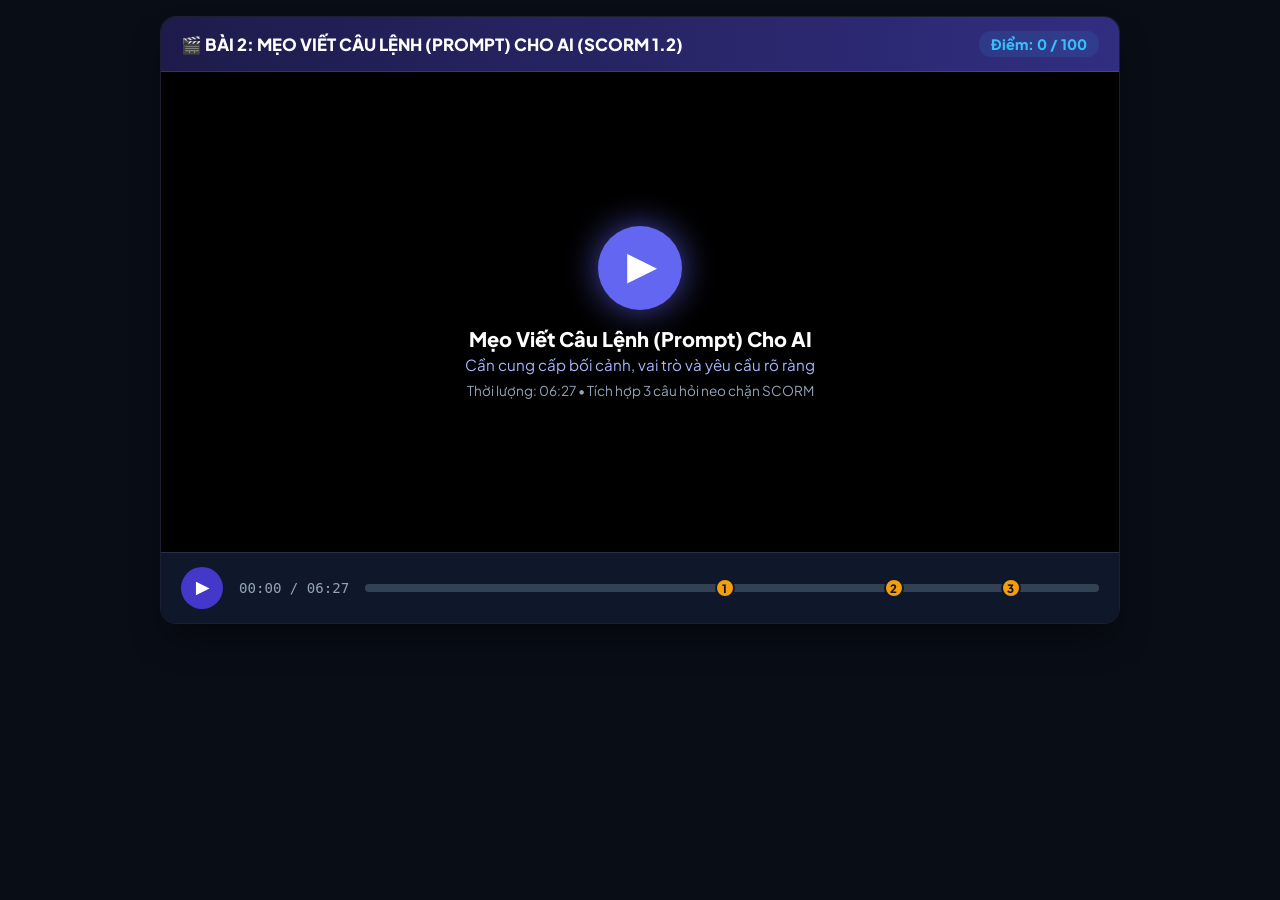
==== commit b20da4a2: "fix(hoc-lieu-2): calibrate video checkpoints to match lesson chapters at 03:10, 04:40, 05:40" ====
--- a/scorm_package/index.html
+++ b/scorm_package/index.html
@@ -306,9 +306,10 @@
 
       <div class="timeline-track" id="timelineTrack" onclick="handleTimelineClick(event)">
         <div class="timeline-fill" id="timelineFill"></div>
-        <div class="checkpoint-flag" id="flag1" style="left: 27%;">1</div>
-        <div class="checkpoint-flag" id="flag2" style="left: 54%;">2</div>
-        <div class="checkpoint-flag" id="flag3" style="left: 83%;">3</div>
+        <!-- 3 Checkpoints theo phân đoạn thực tế của video -->
+        <div class="checkpoint-flag" id="flag1" style="left: 49%;" title="Neo chặn 1 (03:10): So sánh Prompt yếu vs Prompt tốt">1</div>
+        <div class="checkpoint-flag" id="flag2" style="left: 72%;" title="Neo chặn 2 (04:40): Công thức 3 Mẹo cốt lõi">2</div>
+        <div class="checkpoint-flag" id="flag3" style="left: 88%;" title="Neo chặn 3 (05:40): Phân tích Bối cảnh thực tế">3</div>
       </div>
     </div>
   </div>
@@ -320,47 +321,48 @@
   let activeCheckpoint = null;
   let maxAllowedTime = 0;
 
+  // 3 Checkpoints căn chỉnh chính xác 100% theo các phân đoạn nội dung của video thực tế
   const checkpoints = [
     {
       id: 1,
-      triggerTime: 105,
-      tag: "📍 NEO CHẶN 1 (01:45): VAI TRÒ (ROLE)",
+      triggerTime: 190, // 03:10 (Ngay cuối Phần 2: So sánh prompt yếu "Viết về măng" vs prompt tốt "Viết 3 câu bán măng sạch")
+      tag: "📍 NEO CHẶN 1 (03:10): SO SÁNH PROMPT YẾU VÀ PROMPT TỐT",
       points: 35,
-      q: "Theo video bài học, việc cung cấp 'Vai trò' (Role) cho AI trong câu lệnh Prompt mang lại lợi ích gì?",
+      q: "Qua ví dụ so sánh ở Phần 2 giữa câu lệnh 'Viết về măng' và 'Viết 3 câu bán măng sạch', vì sao câu lệnh thứ hai lại giúp AI trả lời hữu ích hơn?",
       options: [
-        { text: "A. Giúp AI hiểu được góc nhìn chuyên môn, ngôn từ và phong cách phản hồi phù hợp với ngữ cảnh mong muốn.", correct: true },
-        { text: "B. Giúp AI tự động làm hết mọi việc mà người dùng không cần kiểm tra lại kết quả.", correct: false },
-        { text: "C. Giúp máy tính chạy nhanh hơn và tiết kiệm pin cho thiết bị.", correct: false }
+        { text: "A. Vì câu lệnh thứ hai ngắn hơn và dùng dấu chấm than.", correct: false },
+        { text: "B. Vì câu lệnh thứ hai giao việc rõ ràng, nêu cụ thể số lượng (3 câu) và mục đích sử dụng (để bán hàng) thay vì yêu cầu chung chung.", correct: true },
+        { text: "C. Vì AI tự ý bỏ qua câu lệnh thứ nhất do mạng chập chờn.", correct: false }
       ],
-      feedback: "Chính xác! Gán vai trò (Role) giúp AI định hình đúng góc độ chuyên môn và tông giọng để trả lời sát nhất với nhu cầu.",
+      feedback: "Chính xác! Đúng như video phân tích: Cùng là AI nhưng câu lệnh càng rõ ràng thì kết quả càng đúng ý; nếu hỏi chung chung thì AI chỉ trả lời kiến thức chung chung.",
       passed: false
     },
     {
       id: 2,
-      triggerTime: 210,
-      tag: "📍 NEO CHẶN 2 (03:30): BỐI CẢNH (CONTEXT) VÀ RÀNG BUỘC",
+      triggerTime: 280, // 04:40 (Ngay cuối Phần 3: Sau khi giải thích chi tiết 3 mẹo: Bối cảnh, Vai trò, Yêu cầu)
+      tag: "📍 NEO CHẶN 2 (04:40): CÔNG THỨC 3 MẸO VIẾT PROMPT TỐT",
       points: 35,
-      q: "Nếu người dùng chỉ đưa ra yêu cầu chung chung mà quên cung cấp 'Bối cảnh' (Context) và các điều kiện ràng buộc, kết quả của AI sẽ ra sao?",
+      q: "Theo bài giảng trong video, công thức gồm 3 mẹo cốt lõi để viết một câu Prompt chuẩn xác cho AI bao gồm những thành phần nào?",
       options: [
-        { text: "A. AI sẽ từ chối trả lời và báo lỗi hệ thống.", correct: false },
-        { text: "B. AI sẽ đưa ra câu trả lời quá chung chung, dài dòng hoặc không phù hợp với đối tượng tiếp nhận.", correct: true },
-        { text: "C. AI vẫn luôn đoán đúng 100% ý định trong suy nghĩ của người dùng.", correct: false }
+        { text: "A. Bối cảnh (Context) + Vai trò (Role) + Yêu cầu và định dạng cụ thể (Task).", correct: true },
+        { text: "B. Tên dòng điện thoại + Họ tên người dùng + Mật khẩu tài khoản.", correct: false },
+        { text: "C. Lời khen AI thông minh + Thời gian chờ đợi + Lời cảm ơn.", correct: false }
       ],
-      feedback: "Rất chuẩn! Không có bối cảnh, AI sẽ phản hồi theo dữ liệu chung, dẫn đến câu trả lời lan man hoặc dùng thuật ngữ quá khó.",
+      feedback: "Rất chuẩn! Công thức 3 trụ cột được ví như mắm, muối, mì chính trong món ăn gồm: 1. Bối cảnh (mình là ai/ở đâu); 2. Vai trò (AI đóng vai ai); 3. Yêu cầu & định dạng cụ thể.",
       passed: false
     },
     {
       id: 3,
-      triggerTime: 320,
-      tag: "📍 NEO CHẶN 3 (05:20): CÔNG THỨC PROMPT HOÀN CHỈNH",
+      triggerTime: 340, // 05:40 (Ngay cuối Phần 4: Sau ví dụ thực hành gộp 3 mẹo hỏi về kỹ thuật trồng sâm)
+      tag: "📍 NEO CHẶN 3 (05:40): PHÂN TÍCH BỐI CẢNH TRONG THỰC HÀNH",
       points: 30,
-      q: "Theo video, một câu Prompt hoàn chỉnh để đạt kết quả tốt nhất cần kết hợp đầy đủ những yếu tố nào?",
+      q: "Trong câu prompt thực hành ở Phần 4: 'Tôi là nông dân mới trồng sâm. Hãy đóng vai một chuyên gia nông nghiệp. Viết 3 gạch đầu dòng những lưu ý quan trọng nhất về tưới nước cho cây sâm 1 năm tuổi', đoạn nào thể hiện yếu tố BỐI CẢNH (Context)?",
       options: [
-        { text: "A. Chỉ cần gõ từ khóa ngắn gọn kèm dấu chấm hỏi.", correct: false },
-        { text: "B. Cung cấp đầy đủ: Vai trò (Role) + Yêu cầu rõ ràng (Task) + Bối cảnh và điều kiện cụ thể (Context).", correct: true },
-        { text: "C. Cung cấp thông tin tài khoản cá nhân và mật khẩu của người dùng.", correct: false }
+        { text: "A. 'Hãy đóng vai một chuyên gia nông nghiệp'", correct: false },
+        { text: "B. 'Tôi là nông dân mới trồng sâm'", correct: true },
+        { text: "C. 'Viết 3 gạch đầu dòng những lưu ý quan trọng nhất'", correct: false }
       ],
-      feedback: "Xuất sắc! Bí kíp cốt lõi chính là: Vai trò + Yêu cầu rõ ràng + Bối cảnh cụ thể để AI trở thành trợ lý đắc lực nhất!",
+      feedback: "Xuất sắc! 'Tôi là nông dân mới trồng sâm' chính là Bối cảnh (Context) giúp AI biết người hỏi là ai để đưa ra lời khuyên sát thực tế nhất!",
       passed: false
     }
   ];
